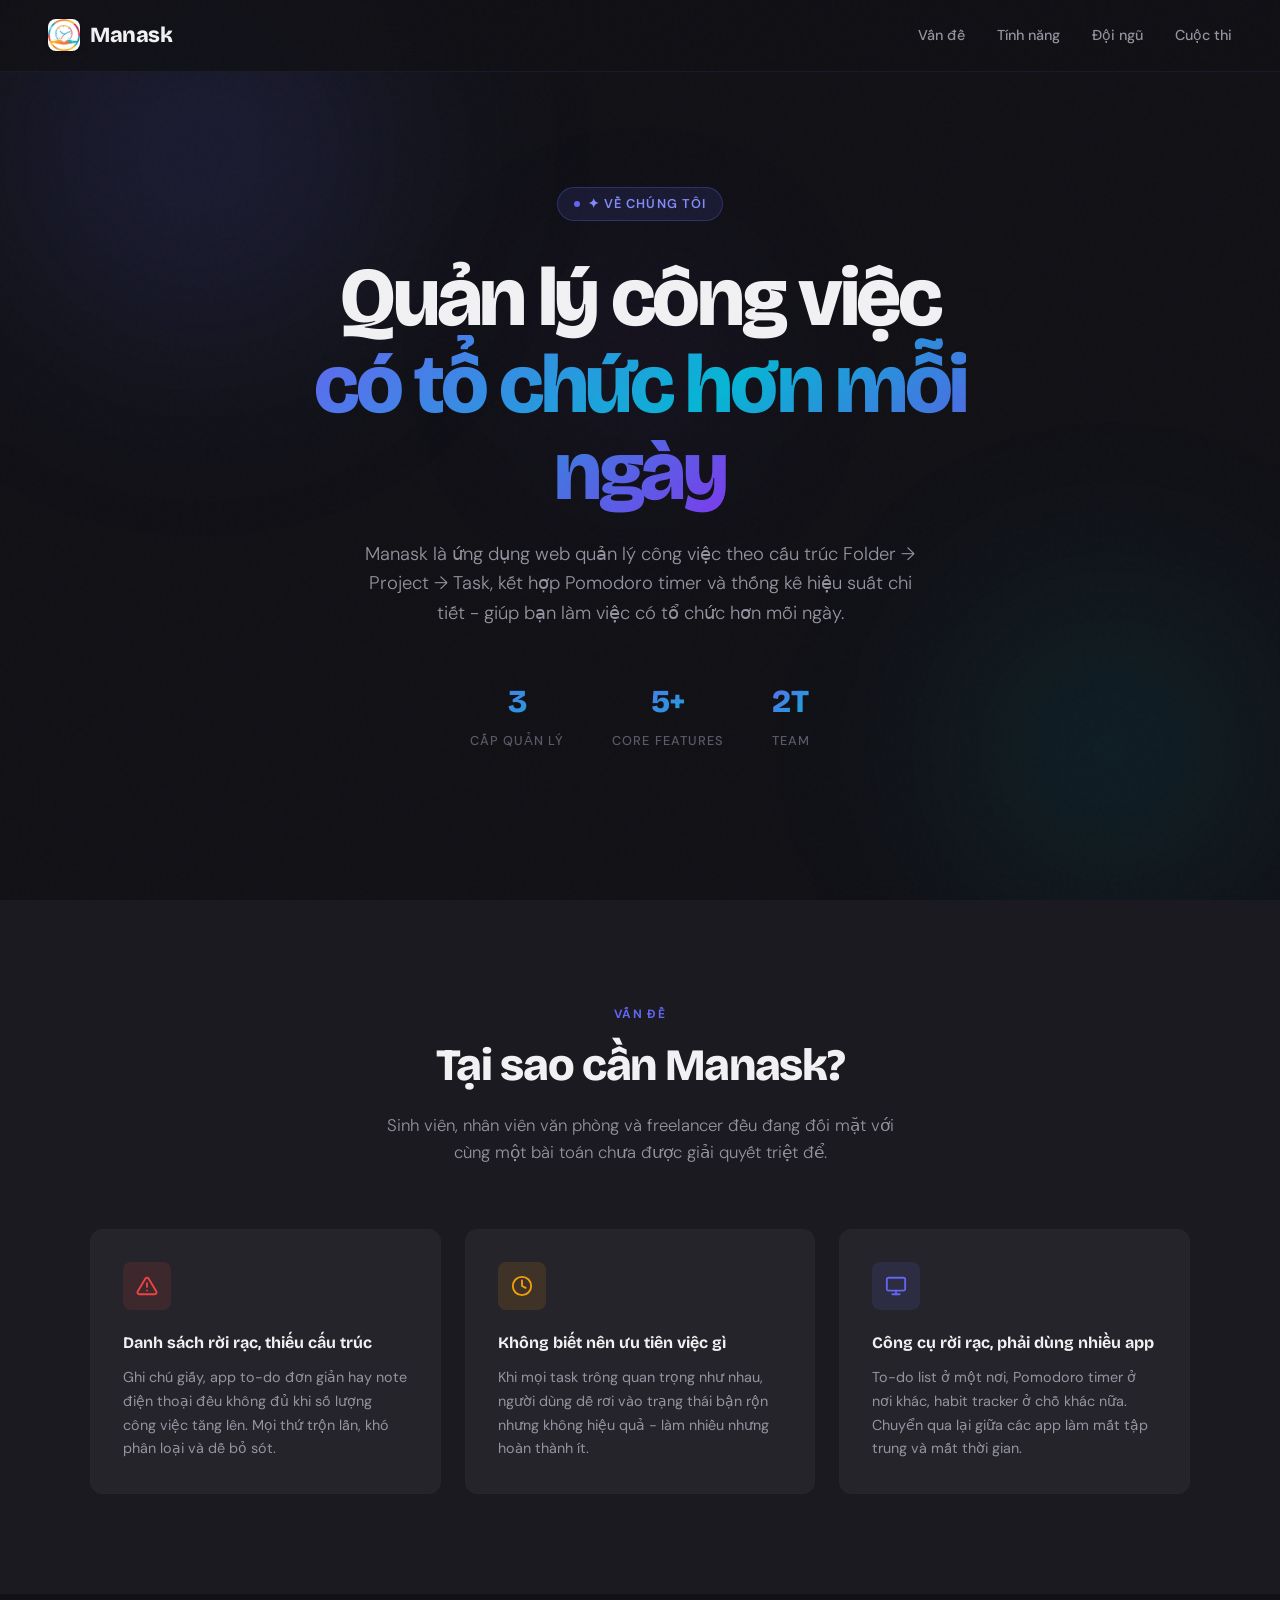
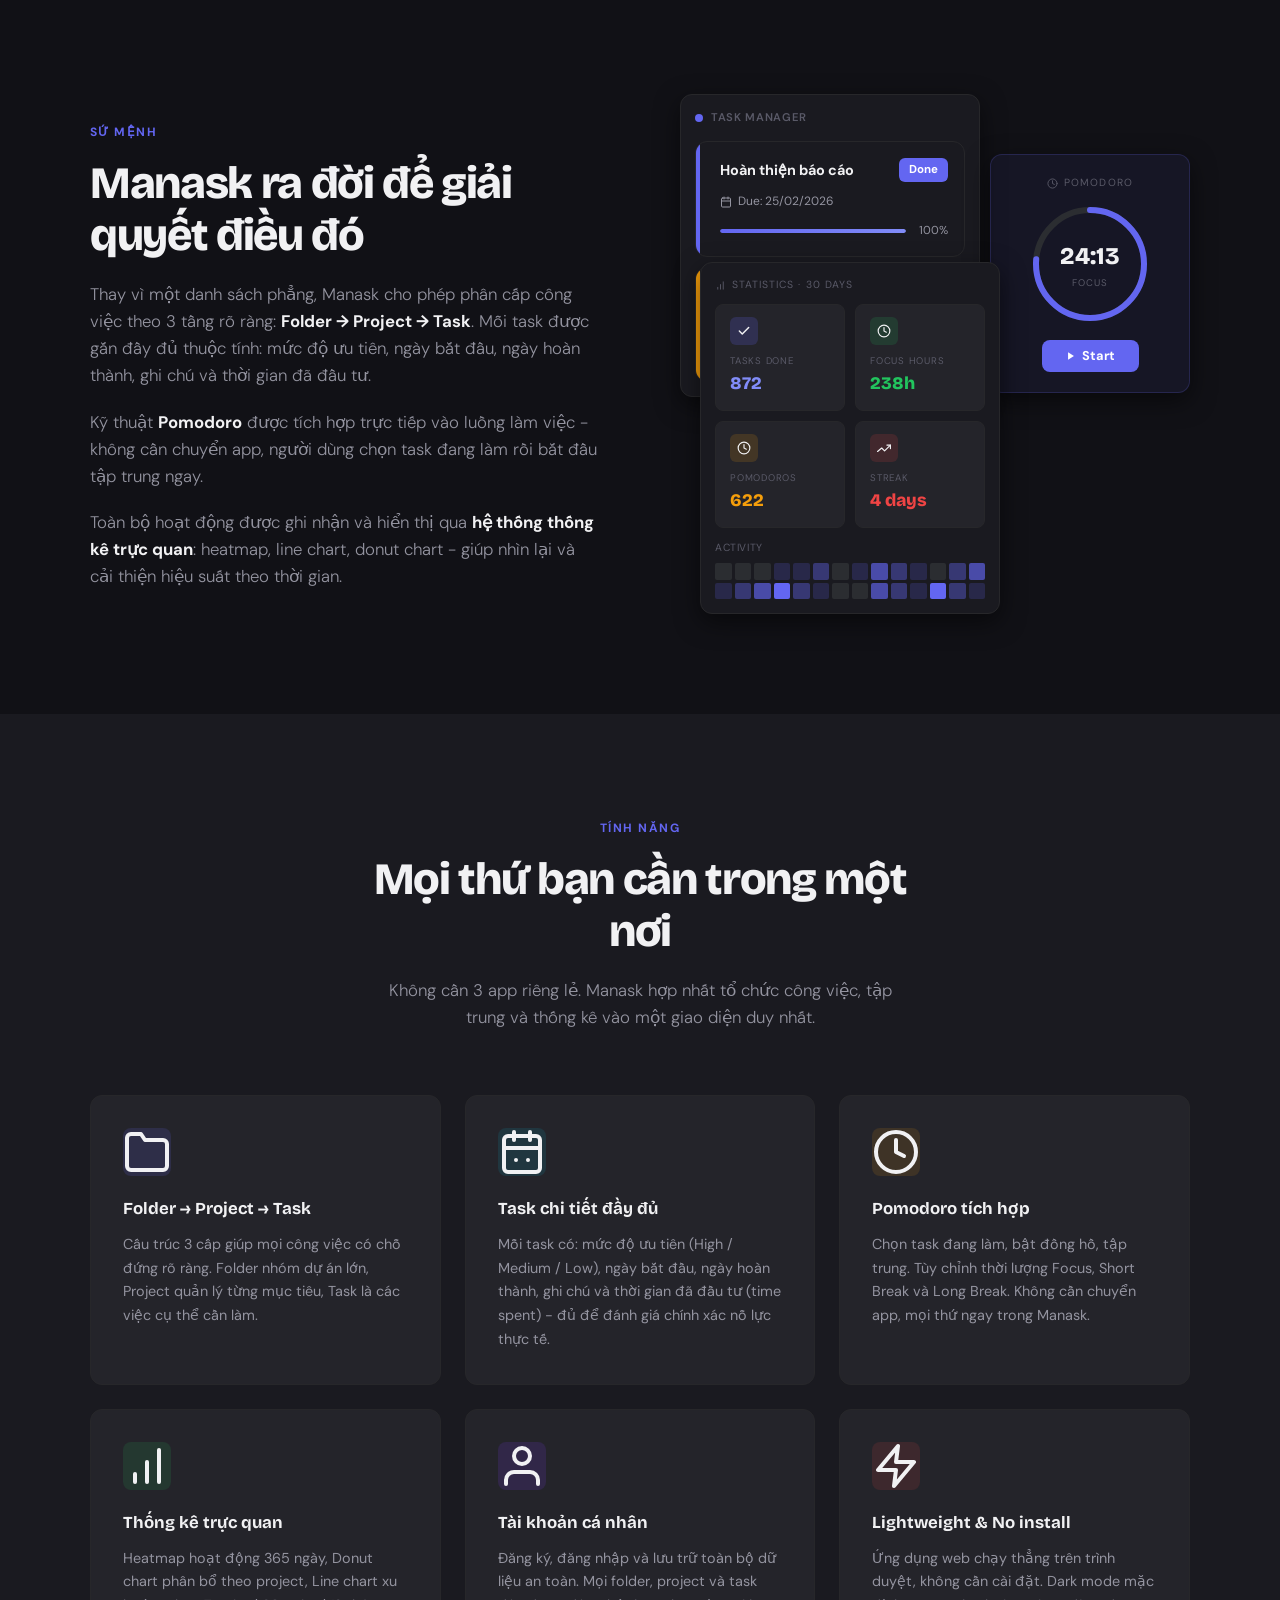
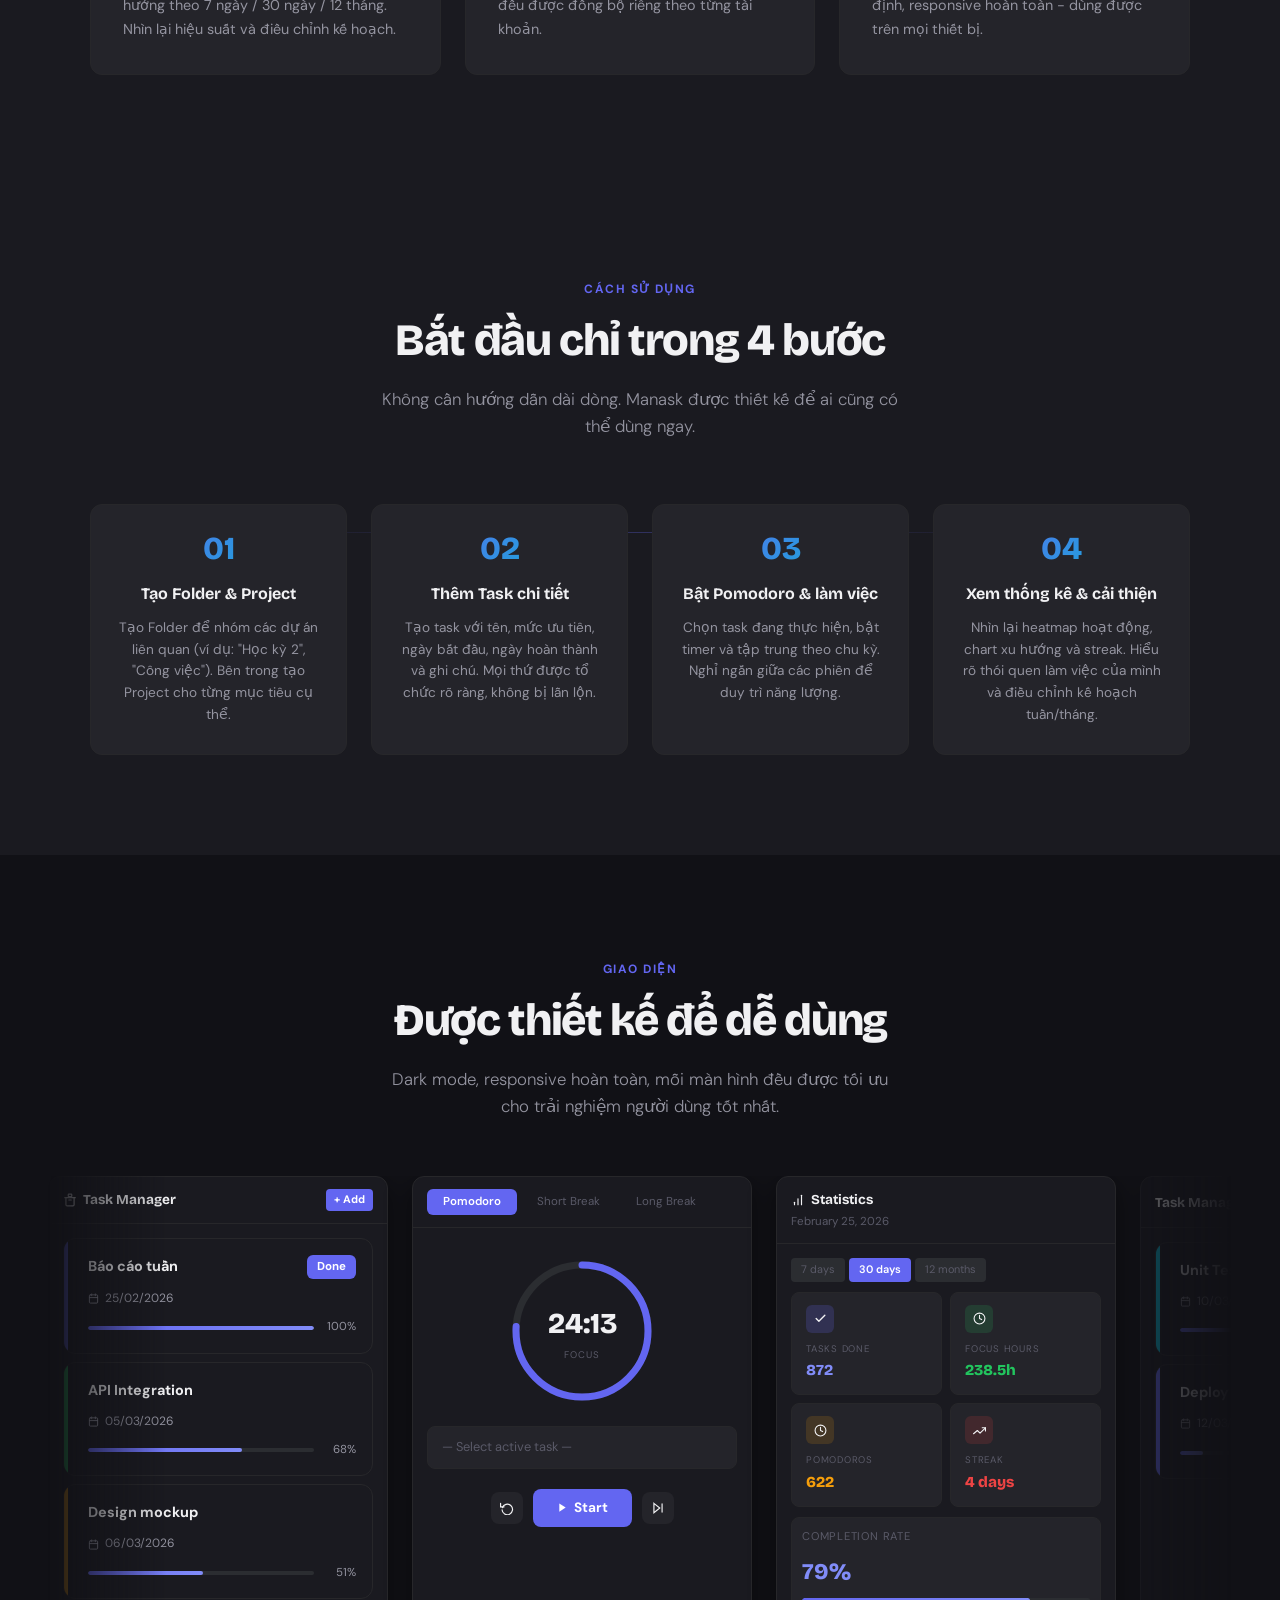
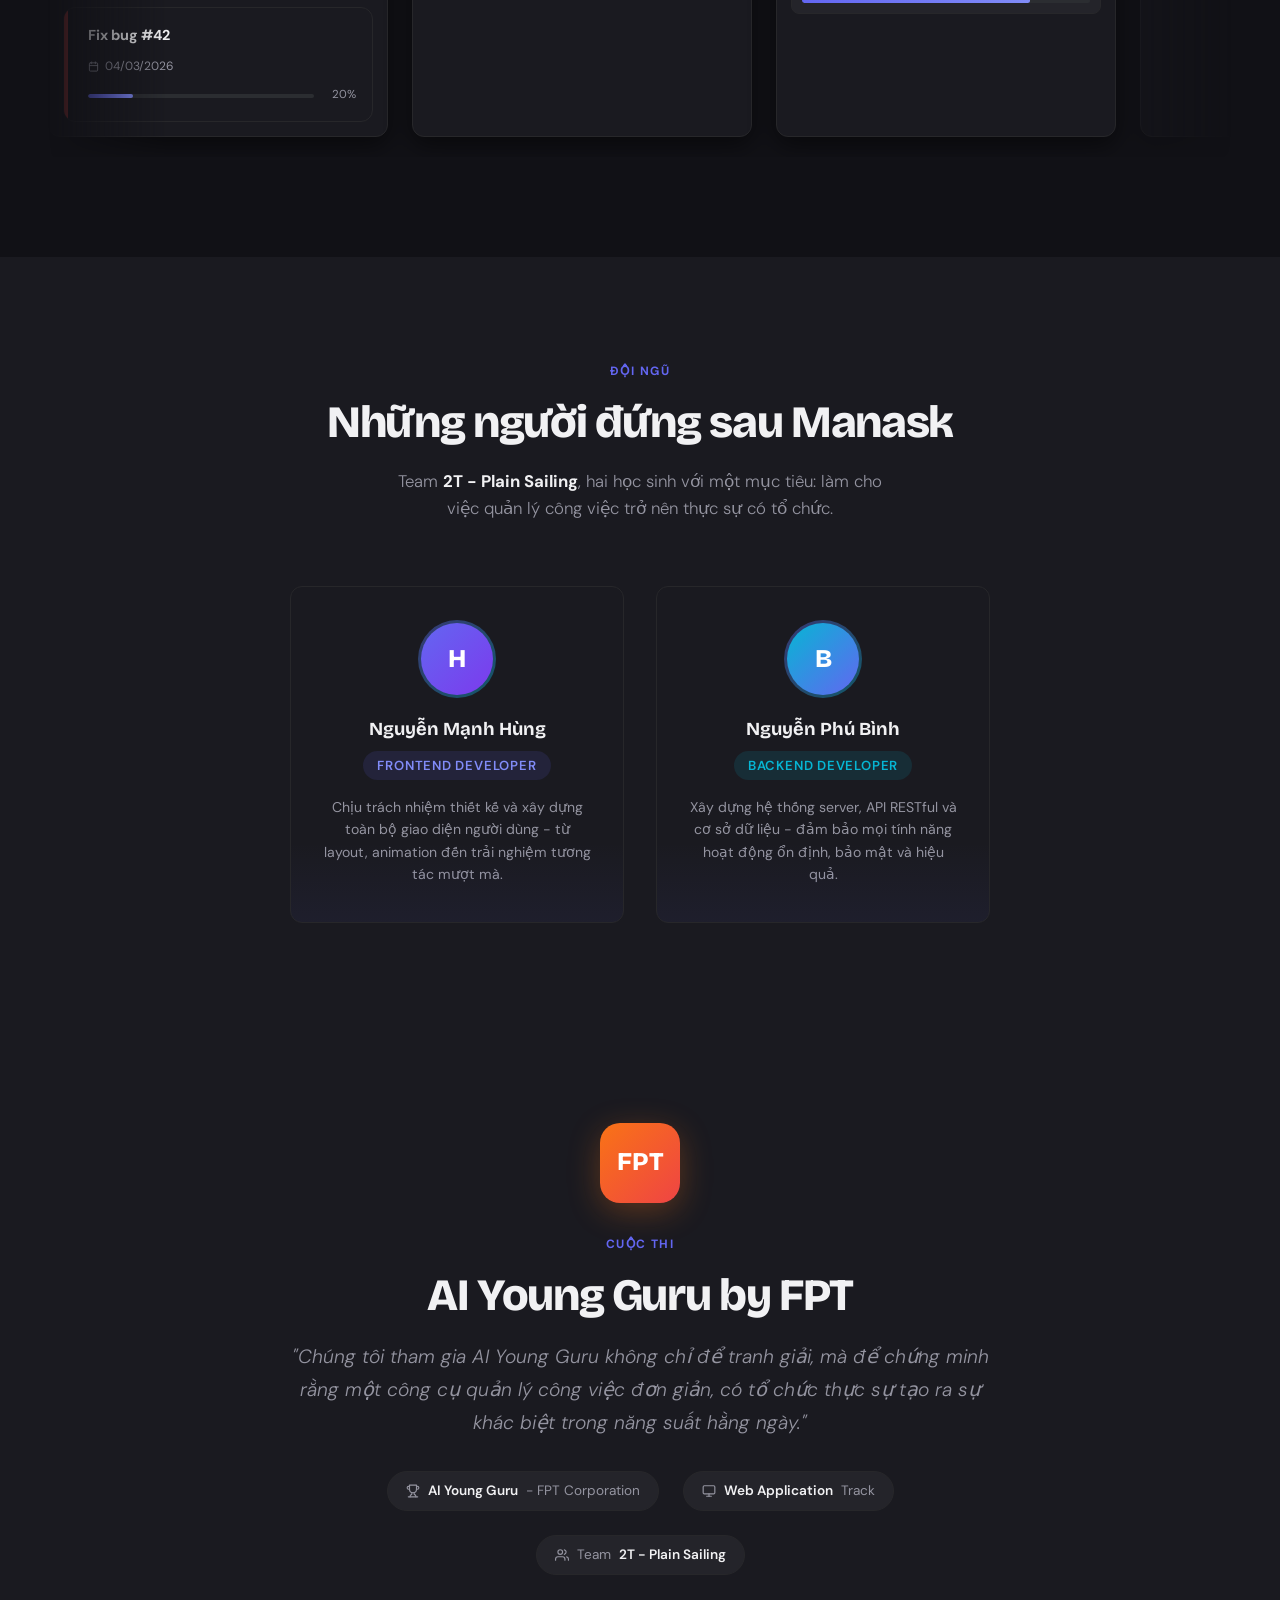
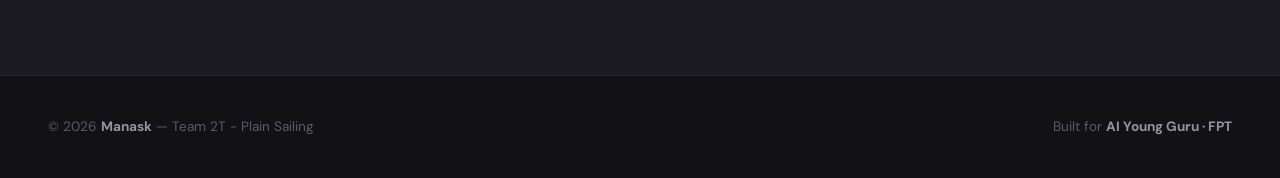
==== pages/about.html @ 46520996 "sort file" ====
<!DOCTYPE html>
<html lang="vi">
<head>
  <meta charset="UTF-8" />
  <meta name="viewport" content="width=device-width, initial-scale=1.0" />
  <title>About Us - Manask</title>
  <link rel="icon" href="../logo_web_v2.png" type="image/png">
  <link rel="preconnect" href="https://fonts.googleapis.com" />
  <link rel="preconnect" href="https://fonts.gstatic.com" crossorigin />
  <link href="https://fonts.googleapis.com/css2?family=Bricolage+Grotesque:opsz,wght@12..96,600;12..96,700;12..96,800&family=DM+Sans:ital,opsz,wght@0,9..40,300;0,9..40,400;0,9..40,500;0,9..40,600;1,9..40,300&display=swap" rel="stylesheet" />
  <link rel="stylesheet" href="../css/about.css" />
</head>
<body>

  <!-- NAV -->
  <nav>
    <a href="../index.html" class="nav-logo">
      <img class="logo-web" src="../img/logo_web.png" alt="Logo" id="profileImage">
      Manask
    </a>
    <div class="nav-right">
      <ul class="nav-links">
        <li><a href="#problem">Vấn đề</a></li>
        <li><a href="#features">Tính năng</a></li>
        <li><a href="#team">Đội ngũ</a></li>
        <li><a href="#competition">Cuộc thi</a></li>
      </ul>
    </div>
  </nav>

  <!-- HERO -->
  <section class="hero">
    <div class="orb orb-1"></div>
    <div class="orb orb-2"></div>
    <div class="orb orb-3"></div>
    <div class="hero-inner">
      <div class="hero-badge">✦ Về chúng tôi</div>
      <h1 class="hero-title">
        Quản lý công việc<br/>
        <span class="gradient-text">có tổ chức hơn mỗi ngày</span>
      </h1>
      <p class="hero-subtitle">
        Manask là ứng dụng web quản lý công việc theo cấu trúc Folder → Project → Task, kết hợp Pomodoro timer và thống kê hiệu suất chi tiết - giúp bạn làm việc có tổ chức hơn mỗi ngày.
      </p>
      <div class="hero-stats">
        <div class="stat-item"><span class="stat-number">3</span><span class="stat-label">Cấp quản lý</span></div>
        <div class="stat-item"><span class="stat-number">5+</span><span class="stat-label">Core Features</span></div>
        <div class="stat-item"><span class="stat-number">2T</span><span class="stat-label">Team</span></div>
      </div>
    </div>
  </section>

  <!-- PROBLEM -->
  <section id="problem" style="background: var(--bg-card);">
    <div style="max-width:1100px; margin:0 auto;">
      <div style="text-align:center; max-width:680px; margin:0 auto 64px;" class="reveal">
        <span class="section-tag">Vấn đề</span>
        <h2 class="section-title">Tại sao cần Manask?</h2>
        <p class="section-desc" style="margin:0 auto;">Sinh viên, nhân viên văn phòng và freelancer đều đang đối mặt với cùng một bài toán chưa được giải quyết triệt để.</p>
      </div>

      <div class="problem-grid">
        <div class="problem-card reveal">
          <div class="problem-icon" style="background: rgba(239,68,68,.12);">
            <svg viewBox="0 0 24 24" fill="none" stroke="#ef4444" stroke-width="2" stroke-linecap="round" stroke-linejoin="round"><path d="M10.29 3.86L1.82 18a2 2 0 0 0 1.71 3h16.94a2 2 0 0 0 1.71-3L13.71 3.86a2 2 0 0 0-3.42 0z"/><line x1="12" y1="9" x2="12" y2="13"/><line x1="12" y1="17" x2="12.01" y2="17"/></svg>
          </div>
          <div class="problem-title">Danh sách rời rạc, thiếu cấu trúc</div>
          <div class="problem-desc">Ghi chú giấy, app to-do đơn giản hay note điện thoại đều không đủ khi số lượng công việc tăng lên. Mọi thứ trộn lẫn, khó phân loại và dễ bỏ sót.</div>
        </div>
        <div class="problem-card reveal" style="transition-delay:.1s">
          <div class="problem-icon" style="background: rgba(245,158,11,.12);">
            <svg viewBox="0 0 24 24" fill="none" stroke="#f59e0b" stroke-width="2" stroke-linecap="round" stroke-linejoin="round"><circle cx="12" cy="12" r="10"/><polyline points="12 6 12 12 16 14"/></svg>
          </div>
          <div class="problem-title">Không biết nên ưu tiên việc gì</div>
          <div class="problem-desc">Khi mọi task trông quan trọng như nhau, người dùng dễ rơi vào trạng thái bận rộn nhưng không hiệu quả - làm nhiều nhưng hoàn thành ít.</div>
        </div>
        <div class="problem-card reveal" style="transition-delay:.2s">
          <div class="problem-icon" style="background: rgba(99,102,241,.12);">
            <svg viewBox="0 0 24 24" fill="none" stroke="#6366f1" stroke-width="2" stroke-linecap="round" stroke-linejoin="round"><rect x="2" y="3" width="20" height="14" rx="2"/><line x1="8" y1="21" x2="16" y2="21"/><line x1="12" y1="17" x2="12" y2="21"/></svg>
          </div>
          <div class="problem-title">Công cụ rời rạc, phải dùng nhiều app</div>
          <div class="problem-desc">To-do list ở một nơi, Pomodoro timer ở nơi khác, habit tracker ở chỗ khác nữa. Chuyển qua lại giữa các app làm mất tập trung và mất thời gian.</div>
        </div>
      </div>
    </div>
  </section>

  <!-- MISSION -->
  <section id="mission">
    <div class="mission-grid">
      <div class="mission-content reveal">
        <span class="section-tag">Sứ mệnh</span>
        <h2 class="section-title">Manask ra đời để giải quyết điều đó</h2>
        <p class="section-desc" style="margin-bottom:20px;">
          Thay vì một danh sách phẳng, Manask cho phép phân cấp công việc theo 3 tầng rõ ràng: <strong style="color:var(--text-primary)">Folder → Project → Task</strong>. Mỗi task được gắn đầy đủ thuộc tính: mức độ ưu tiên, ngày bắt đầu, ngày hoàn thành, ghi chú và thời gian đã đầu tư.
        </p>
        <p class="section-desc" style="margin-bottom:20px;">
          Kỹ thuật <strong style="color:var(--text-primary)">Pomodoro</strong> được tích hợp trực tiếp vào luồng làm việc - không cần chuyển app, người dùng chọn task đang làm rồi bắt đầu tập trung ngay.
        </p>
        <p class="section-desc">
          Toàn bộ hoạt động được ghi nhận và hiển thị qua <strong style="color:var(--text-primary)">hệ thống thống kê trực quan</strong>: heatmap, line chart, donut chart - giúp nhìn lại và cải thiện hiệu suất theo thời gian.
        </p>
      </div>

      <div class="mission-visual reveal" style="transition-delay:.15s">
        <div class="mission-card-stack">
          <!-- Task cards -->
          <div class="mock-card mock-card-1" style="padding:14px;display:flex;flex-direction:column;gap:10px;">
            <div style="display:flex;align-items:center;gap:8px;margin-bottom:4px;">
              <div style="width:8px;height:8px;border-radius:50%;background:var(--accent-primary);"></div>
              <span style="font-size:.7rem;color:var(--text-tertiary);font-weight:600;letter-spacing:.06em;text-transform:uppercase;">Task Manager</span>
            </div>
            <div class="real-task-card c-indigo" style="animation:floatA 6s ease-in-out infinite;">
              <div class="task-card-header"><span class="task-card-name">Hoàn thiện báo cáo</span><span class="task-badge-done">Done</span></div>
              <div class="task-due"><svg viewBox="0 0 24 24" fill="none" stroke="currentColor" stroke-width="2" stroke-linecap="round" stroke-linejoin="round" style="width:12px;height:12px;flex-shrink:0;"><rect x="3" y="4" width="18" height="18" rx="2"/><line x1="16" y1="2" x2="16" y2="6"/><line x1="8" y1="2" x2="8" y2="6"/><line x1="3" y1="10" x2="21" y2="10"/></svg> Due: 25/02/2026</div>
              <div class="task-progress-wrap"><div class="task-progress-bar-bg"><div class="task-progress-fill" style="width:100%"></div></div><span class="task-progress-pct">100%</span></div>
            </div>
            <div class="real-task-card c-amber" style="animation:floatB 7s ease-in-out infinite;">
              <div class="task-card-header"><span class="task-card-name">Design UI mockup</span></div>
              <div class="task-due"><svg viewBox="0 0 24 24" fill="none" stroke="currentColor" stroke-width="2" stroke-linecap="round" stroke-linejoin="round" style="width:12px;height:12px;flex-shrink:0;"><rect x="3" y="4" width="18" height="18" rx="2"/><line x1="16" y1="2" x2="16" y2="6"/><line x1="8" y1="2" x2="8" y2="6"/><line x1="3" y1="10" x2="21" y2="10"/></svg> Due: 06/03/2026</div>
              <div class="task-progress-wrap"><div class="task-progress-bar-bg"><div class="task-progress-fill" style="width:51%"></div></div><span class="task-progress-pct">51%</span></div>
            </div>
          </div>
          <!-- Pomodoro -->
          <div class="mock-card mock-card-2" style="padding:20px;text-align:center;animation:floatC 8s ease-in-out infinite;">
            <div style="display:flex;align-items:center;justify-content:center;gap:6px;font-size:.65rem;color:var(--text-tertiary);letter-spacing:.1em;text-transform:uppercase;margin-bottom:12px;">
              <svg viewBox="0 0 24 24" fill="none" stroke="currentColor" stroke-width="2" stroke-linecap="round" stroke-linejoin="round" style="width:11px;height:11px;"><circle cx="12" cy="12" r="10"/><polyline points="12 6 12 12 16 14"/></svg>
              Pomodoro
            </div>
            <div class="pomo-circle-wrap">
              <div class="pomo-circle">
                <svg width="120" height="120" viewBox="0 0 120 120">
                  <circle class="pomo-circle-track" cx="60" cy="60" r="54"/>
                  <circle class="pomo-circle-fill" cx="60" cy="60" r="54"/>
                </svg>
                <div class="pomo-time"><span class="pomo-time-num">24:13</span><span class="pomo-time-label">Focus</span></div>
              </div>
              <div style="background:var(--accent-primary);color:#fff;font-size:.8rem;font-weight:700;padding:6px 24px;border-radius:8px;display:inline-flex;align-items:center;gap:6px;">
                <svg viewBox="0 0 24 24" fill="currentColor" style="width:10px;height:10px;"><polygon points="5 3 19 12 5 21 5 3"/></svg>
                Start
              </div>
            </div>
          </div>
          <!-- Statistics mini -->
          <div class="mock-card mock-card-3" style="padding:14px;animation:floatA 9s ease-in-out infinite;">
            <div style="display:flex;align-items:center;gap:6px;font-size:.65rem;color:var(--text-tertiary);letter-spacing:.1em;text-transform:uppercase;margin-bottom:10px;">
              <svg viewBox="0 0 24 24" fill="none" stroke="currentColor" stroke-width="2" stroke-linecap="round" style="width:11px;height:11px;"><line x1="18" y1="20" x2="18" y2="4"/><line x1="12" y1="20" x2="12" y2="10"/><line x1="6" y1="20" x2="6" y2="16"/></svg>
              Statistics · 30 days
            </div>
            <div class="stat-cards-row">
              <div class="stat-mini-card"><div class="stat-mini-icon si-indigo"><svg viewBox="0 0 24 24" fill="none" stroke="currentColor" stroke-width="2.5" stroke-linecap="round" stroke-linejoin="round" style="width:14px;height:14px;"><polyline points="20 6 9 17 4 12"/></svg></div><div class="stat-mini-label">Tasks Done</div><div class="stat-mini-val sval-indigo">872</div></div>
              <div class="stat-mini-card"><div class="stat-mini-icon si-green"><svg viewBox="0 0 24 24" fill="none" stroke="currentColor" stroke-width="2" stroke-linecap="round" stroke-linejoin="round" style="width:14px;height:14px;"><circle cx="12" cy="12" r="10"/><polyline points="12 6 12 12 16 14"/></svg></div><div class="stat-mini-label">Focus Hours</div><div class="stat-mini-val sval-green">238h</div></div>
              <div class="stat-mini-card"><div class="stat-mini-icon si-amber"><svg viewBox="0 0 24 24" fill="none" stroke="currentColor" stroke-width="2" stroke-linecap="round" stroke-linejoin="round" style="width:14px;height:14px;"><circle cx="12" cy="12" r="10"/><polyline points="12 6 12 12 16 14"/></svg></div><div class="stat-mini-label">Pomodoros</div><div class="stat-mini-val sval-amber">622</div></div>
              <div class="stat-mini-card"><div class="stat-mini-icon si-red"><svg viewBox="0 0 24 24" fill="none" stroke="currentColor" stroke-width="2" stroke-linecap="round" stroke-linejoin="round" style="width:14px;height:14px;"><polyline points="23 7 13 17 8 12 1 18"/><polyline points="17 7 23 7 23 13"/></svg></div><div class="stat-mini-label">Streak</div><div class="stat-mini-val sval-red">4 days</div></div>
            </div>
            <div style="font-size:.65rem;color:var(--text-tertiary);margin-bottom:6px;letter-spacing:.06em;text-transform:uppercase;">Activity</div>
            <div class="heatmap-mini" id="heatmapMini"></div>
          </div>
        </div>
      </div>
    </div>
  </section>

  <!-- FEATURES -->
  <section class="features-section" id="features">
    <div class="features-header reveal">
      <span class="section-tag">Tính năng</span>
      <h2 class="section-title">Mọi thứ bạn cần trong một nơi</h2>
      <p class="section-desc" style="margin:0 auto;">Không cần 3 app riêng lẻ. Manask hợp nhất tổ chức công việc, tập trung và thống kê vào một giao diện duy nhất.</p>
    </div>
    <div class="features-grid">

      <div class="feature-card indigo reveal">
        <div class="feature-icon icon-indigo">
          <svg viewBox="0 0 24 24" fill="none" stroke="currentColor" stroke-width="2" stroke-linecap="round" stroke-linejoin="round"><path d="M22 19a2 2 0 0 1-2 2H4a2 2 0 0 1-2-2V5a2 2 0 0 1 2-2h5l2 3h9a2 2 0 0 1 2 2z"/></svg>
        </div>
        <div class="feature-title">Folder → Project → Task</div>
        <div class="feature-desc">Cấu trúc 3 cấp giúp mọi công việc có chỗ đứng rõ ràng. Folder nhóm dự án lớn, Project quản lý từng mục tiêu, Task là các việc cụ thể cần làm.</div>
      </div>

      <div class="feature-card cyan reveal" style="transition-delay:.1s">
        <div class="feature-icon icon-cyan">
          <svg viewBox="0 0 24 24" fill="none" stroke="currentColor" stroke-width="2" stroke-linecap="round" stroke-linejoin="round"><rect x="3" y="4" width="18" height="18" rx="2"/><line x1="16" y1="2" x2="16" y2="6"/><line x1="8" y1="2" x2="8" y2="6"/><line x1="3" y1="10" x2="21" y2="10"/><line x1="9" y1="16" x2="9.01" y2="16"/><line x1="15" y1="16" x2="15.01" y2="16"/></svg>
        </div>
        <div class="feature-title">Task chi tiết đầy đủ</div>
        <div class="feature-desc">Mỗi task có: mức độ ưu tiên (High / Medium / Low), ngày bắt đầu, ngày hoàn thành, ghi chú và thời gian đã đầu tư (time spent) - đủ để đánh giá chính xác nỗ lực thực tế.</div>
      </div>

      <div class="feature-card amber reveal" style="transition-delay:.2s">
        <div class="feature-icon icon-amber">
          <svg viewBox="0 0 24 24" fill="none" stroke="currentColor" stroke-width="2" stroke-linecap="round" stroke-linejoin="round"><circle cx="12" cy="12" r="10"/><polyline points="12 6 12 12 16 14"/></svg>
        </div>
        <div class="feature-title">Pomodoro tích hợp</div>
        <div class="feature-desc">Chọn task đang làm, bật đồng hồ, tập trung. Tùy chỉnh thời lượng Focus, Short Break và Long Break. Không cần chuyển app, mọi thứ ngay trong Manask.</div>
      </div>

      <div class="feature-card green reveal" style="transition-delay:.1s">
        <div class="feature-icon icon-green">
          <svg viewBox="0 0 24 24" fill="none" stroke="currentColor" stroke-width="2" stroke-linecap="round" stroke-linejoin="round"><line x1="18" y1="20" x2="18" y2="4"/><line x1="12" y1="20" x2="12" y2="10"/><line x1="6" y1="20" x2="6" y2="16"/></svg>
        </div>
        <div class="feature-title">Thống kê trực quan</div>
        <div class="feature-desc">Heatmap hoạt động 365 ngày, Donut chart phân bổ theo project, Line chart xu hướng theo 7 ngày / 30 ngày / 12 tháng. Nhìn lại hiệu suất và điều chỉnh kế hoạch.</div>
      </div>

      <div class="feature-card violet reveal" style="transition-delay:.2s">
        <div class="feature-icon icon-violet">
          <svg viewBox="0 0 24 24" fill="none" stroke="currentColor" stroke-width="2" stroke-linecap="round" stroke-linejoin="round"><path d="M20 21v-2a4 4 0 0 0-4-4H8a4 4 0 0 0-4 4v2"/><circle cx="12" cy="7" r="4"/></svg>
        </div>
        <div class="feature-title">Tài khoản cá nhân</div>
        <div class="feature-desc">Đăng ký, đăng nhập và lưu trữ toàn bộ dữ liệu an toàn. Mọi folder, project và task đều được đồng bộ riêng theo từng tài khoản.</div>
      </div>

      <div class="feature-card red reveal" style="transition-delay:.3s">
        <div class="feature-icon icon-red">
          <svg viewBox="0 0 24 24" fill="none" stroke="currentColor" stroke-width="2" stroke-linecap="round" stroke-linejoin="round"><polygon points="13 2 3 14 12 14 11 22 21 10 12 10 13 2"/></svg>
        </div>
        <div class="feature-title">Lightweight &amp; No install</div>
        <div class="feature-desc">Ứng dụng web chạy thẳng trên trình duyệt, không cần cài đặt. Dark mode mặc định, responsive hoàn toàn - dùng được trên mọi thiết bị.</div>
      </div>

    </div>
  </section>

  <!-- HOW IT WORKS -->
  <section id="how" style="background: var(--bg-card);">
    <div style="max-width:1100px; margin:0 auto;">
      <div style="text-align:center; max-width:680px; margin:0 auto 64px;" class="reveal">
        <span class="section-tag">Cách sử dụng</span>
        <h2 class="section-title">Bắt đầu chỉ trong 4 bước</h2>
        <p class="section-desc" style="margin:0 auto;">Không cần hướng dẫn dài dòng. Manask được thiết kế để ai cũng có thể dùng ngay.</p>
      </div>
      <div class="steps-grid">
        <div class="step-card reveal">
          <div class="step-num">01</div>
          <div class="step-title">Tạo Folder & Project</div>
          <div class="step-desc">Tạo Folder để nhóm các dự án liên quan (ví dụ: "Học kỳ 2", "Công việc"). Bên trong tạo Project cho từng mục tiêu cụ thể.</div>
        </div>
        <div class="step-card reveal" style="transition-delay:.1s">
          <div class="step-num">02</div>
          <div class="step-title">Thêm Task chi tiết</div>
          <div class="step-desc">Tạo task với tên, mức ưu tiên, ngày bắt đầu, ngày hoàn thành và ghi chú. Mọi thứ được tổ chức rõ ràng, không bị lẫn lộn.</div>
        </div>
        <div class="step-card reveal" style="transition-delay:.2s">
          <div class="step-num">03</div>
          <div class="step-title">Bật Pomodoro & làm việc</div>
          <div class="step-desc">Chọn task đang thực hiện, bật timer và tập trung theo chu kỳ. Nghỉ ngắn giữa các phiên để duy trì năng lượng.</div>
        </div>
        <div class="step-card reveal" style="transition-delay:.3s">
          <div class="step-num">04</div>
          <div class="step-title">Xem thống kê & cải thiện</div>
          <div class="step-desc">Nhìn lại heatmap hoạt động, chart xu hướng và streak. Hiểu rõ thói quen làm việc của mình và điều chỉnh kế hoạch tuần/tháng.</div>
        </div>
      </div>
    </div>
  </section>

  <!-- SCREENSHOTS MARQUEE -->
  <section style="background:var(--bg-base);overflow:hidden;">
    <div style="text-align:center;max-width:700px;margin:0 auto 56px;" class="reveal">
      <span class="section-tag">Giao diện</span>
      <h2 class="section-title">Được thiết kế để dễ dùng</h2>
      <p class="section-desc" style="margin:0 auto;">Dark mode, responsive hoàn toàn, mỗi màn hình đều được tối ưu cho trải nghiệm người dùng tốt nhất.</p>
    </div>
    <div class="screens-marquee-wrap">
      <div class="screens-marquee">
        <!-- Task Manager -->
        <div class="screen-preview">
          <div style="padding:12px 14px;border-bottom:1px solid var(--border-color);display:flex;align-items:center;justify-content:space-between;">
            <span style="font-family:var(--font-display);font-weight:700;font-size:.85rem;display:flex;align-items:center;gap:6px;">
              <svg viewBox="0 0 24 24" fill="none" stroke="currentColor" stroke-width="2" stroke-linecap="round" stroke-linejoin="round" style="width:14px;height:14px;"><rect x="9" y="2" width="6" height="4" rx="1"/><path d="M3 8h18M5 8v12a2 2 0 0 0 2 2h10a2 2 0 0 0 2-2V8"/><line x1="10" y1="12" x2="14" y2="12"/></svg>
              Task Manager
            </span>
            <span style="background:var(--accent-primary);color:#fff;font-size:.68rem;font-weight:700;padding:2px 8px;border-radius:4px;">+ Add</span>
          </div>
          <div style="padding:14px;display:flex;flex-direction:column;gap:8px;">
            <div class="real-task-card c-indigo"><div class="task-card-header"><span class="task-card-name">Báo cáo tuần</span><span class="task-badge-done">Done</span></div><div class="task-due"><svg viewBox="0 0 24 24" fill="none" stroke="currentColor" stroke-width="2" stroke-linecap="round" stroke-linejoin="round" style="width:11px;height:11px;flex-shrink:0;"><rect x="3" y="4" width="18" height="18" rx="2"/><line x1="16" y1="2" x2="16" y2="6"/><line x1="8" y1="2" x2="8" y2="6"/><line x1="3" y1="10" x2="21" y2="10"/></svg> 25/02/2026</div><div class="task-progress-wrap"><div class="task-progress-bar-bg"><div class="task-progress-fill" style="width:100%"></div></div><span class="task-progress-pct">100%</span></div></div>
            <div class="real-task-card c-green"><div class="task-card-header"><span class="task-card-name">API Integration</span></div><div class="task-due"><svg viewBox="0 0 24 24" fill="none" stroke="currentColor" stroke-width="2" stroke-linecap="round" stroke-linejoin="round" style="width:11px;height:11px;flex-shrink:0;"><rect x="3" y="4" width="18" height="18" rx="2"/><line x1="16" y1="2" x2="16" y2="6"/><line x1="8" y1="2" x2="8" y2="6"/><line x1="3" y1="10" x2="21" y2="10"/></svg> 05/03/2026</div><div class="task-progress-wrap"><div class="task-progress-bar-bg"><div class="task-progress-fill" style="width:68%"></div></div><span class="task-progress-pct">68%</span></div></div>
            <div class="real-task-card c-amber"><div class="task-card-header"><span class="task-card-name">Design mockup</span></div><div class="task-due"><svg viewBox="0 0 24 24" fill="none" stroke="currentColor" stroke-width="2" stroke-linecap="round" stroke-linejoin="round" style="width:11px;height:11px;flex-shrink:0;"><rect x="3" y="4" width="18" height="18" rx="2"/><line x1="16" y1="2" x2="16" y2="6"/><line x1="8" y1="2" x2="8" y2="6"/><line x1="3" y1="10" x2="21" y2="10"/></svg> 06/03/2026</div><div class="task-progress-wrap"><div class="task-progress-bar-bg"><div class="task-progress-fill" style="width:51%"></div></div><span class="task-progress-pct">51%</span></div></div>
            <div class="real-task-card c-red"><div class="task-card-header"><span class="task-card-name">Fix bug #42</span></div><div class="task-due"><svg viewBox="0 0 24 24" fill="none" stroke="currentColor" stroke-width="2" stroke-linecap="round" stroke-linejoin="round" style="width:11px;height:11px;flex-shrink:0;"><rect x="3" y="4" width="18" height="18" rx="2"/><line x1="16" y1="2" x2="16" y2="6"/><line x1="8" y1="2" x2="8" y2="6"/><line x1="3" y1="10" x2="21" y2="10"/></svg> 04/03/2026</div><div class="task-progress-wrap"><div class="task-progress-bar-bg"><div class="task-progress-fill" style="width:20%"></div></div><span class="task-progress-pct">20%</span></div></div>
          </div>
        </div>
        <!-- Pomodoro -->
        <div class="screen-preview">
          <div style="padding:12px 14px;border-bottom:1px solid var(--border-color);">
            <div style="display:flex;gap:4px;">
              <span style="background:var(--accent-primary);color:#fff;font-size:.72rem;font-weight:600;padding:4px 16px;border-radius:6px;">Pomodoro</span>
              <span style="color:var(--text-tertiary);font-size:.72rem;padding:4px 16px;">Short Break</span>
              <span style="color:var(--text-tertiary);font-size:.72rem;padding:4px 16px;">Long Break</span>
            </div>
          </div>
          <div style="padding:28px 14px;display:flex;flex-direction:column;align-items:center;gap:20px;">
            <div class="pomo-circle" style="width:150px;height:150px;">
              <svg width="150" height="150" viewBox="0 0 150 150">
                <circle class="pomo-circle-track" cx="75" cy="75" r="66" style="stroke-width:7"/>
                <circle class="pomo-circle-fill" cx="75" cy="75" r="66" style="stroke-width:7;stroke-dasharray:415;stroke-dashoffset:100;"/>
              </svg>
              <div class="pomo-time"><span class="pomo-time-num" style="font-size:1.8rem;">24:13</span><span class="pomo-time-label">FOCUS</span></div>
            </div>
            <div style="background:var(--bg-tertiary);border:1px solid var(--border-color);border-radius:var(--radius-md);padding:10px 14px;width:100%;font-size:.8rem;color:var(--text-tertiary);">— Select active task —</div>
            <div style="display:flex;gap:10px;align-items:center;">
              <div style="width:32px;height:32px;border-radius:8px;background:var(--bg-tertiary);display:flex;align-items:center;justify-content:center;"><svg viewBox="0 0 24 24" fill="none" stroke="currentColor" stroke-width="2" stroke-linecap="round" style="width:14px;height:14px;"><polyline points="1 4 1 10 7 10"/><path d="M3.51 15a9 9 0 1 0 .49-3.5"/></svg></div>
              <div style="background:var(--accent-primary);color:#fff;font-size:.85rem;font-weight:700;padding:8px 24px;border-radius:8px;display:flex;align-items:center;gap:6px;"><svg viewBox="0 0 24 24" fill="currentColor" style="width:11px;height:11px;"><polygon points="5 3 19 12 5 21 5 3"/></svg> Start</div>
              <div style="width:32px;height:32px;border-radius:8px;background:var(--bg-tertiary);display:flex;align-items:center;justify-content:center;"><svg viewBox="0 0 24 24" fill="none" stroke="currentColor" stroke-width="2" stroke-linecap="round" style="width:14px;height:14px;"><polygon points="5 4 15 12 5 20 5 4"/><line x1="19" y1="5" x2="19" y2="19"/></svg></div>
            </div>
          </div>
        </div>
        <!-- Statistics -->
        <div class="screen-preview">
          <div style="padding:12px 14px;border-bottom:1px solid var(--border-color);">
            <span style="font-family:var(--font-display);font-weight:700;font-size:.85rem;display:flex;align-items:center;gap:6px;"><svg viewBox="0 0 24 24" fill="none" stroke="currentColor" stroke-width="2" stroke-linecap="round" style="width:14px;height:14px;"><line x1="18" y1="20" x2="18" y2="4"/><line x1="12" y1="20" x2="12" y2="10"/><line x1="6" y1="20" x2="6" y2="16"/></svg> Statistics</span>
            <div style="font-size:.72rem;color:var(--text-tertiary);margin-top:2px;">February 25, 2026</div>
          </div>
          <div style="padding:14px;display:flex;flex-direction:column;gap:10px;">
            <div style="display:flex;gap:4px;">
              <span style="background:var(--bg-hover);color:var(--text-tertiary);font-size:.68rem;padding:3px 10px;border-radius:4px;">7 days</span>
              <span style="background:var(--accent-primary);color:#fff;font-size:.68rem;font-weight:600;padding:3px 10px;border-radius:4px;">30 days</span>
              <span style="background:var(--bg-hover);color:var(--text-tertiary);font-size:.68rem;padding:3px 10px;border-radius:4px;">12 months</span>
            </div>
            <div style="display:grid;grid-template-columns:1fr 1fr;gap:8px;">
              <div class="stat-mini-card"><div class="stat-mini-icon si-indigo"><svg viewBox="0 0 24 24" fill="none" stroke="currentColor" stroke-width="2.5" stroke-linecap="round" stroke-linejoin="round" style="width:13px;height:13px;"><polyline points="20 6 9 17 4 12"/></svg></div><div class="stat-mini-label">Tasks Done</div><div class="stat-mini-val sval-indigo" style="font-size:.95rem;">872</div></div>
              <div class="stat-mini-card"><div class="stat-mini-icon si-green"><svg viewBox="0 0 24 24" fill="none" stroke="currentColor" stroke-width="2" stroke-linecap="round" stroke-linejoin="round" style="width:13px;height:13px;"><circle cx="12" cy="12" r="10"/><polyline points="12 6 12 12 16 14"/></svg></div><div class="stat-mini-label">Focus Hours</div><div class="stat-mini-val sval-green" style="font-size:.95rem;">238.5h</div></div>
              <div class="stat-mini-card"><div class="stat-mini-icon si-amber"><svg viewBox="0 0 24 24" fill="none" stroke="currentColor" stroke-width="2" stroke-linecap="round" stroke-linejoin="round" style="width:13px;height:13px;"><circle cx="12" cy="12" r="10"/><polyline points="12 6 12 12 16 14"/></svg></div><div class="stat-mini-label">Pomodoros</div><div class="stat-mini-val sval-amber" style="font-size:.95rem;">622</div></div>
              <div class="stat-mini-card"><div class="stat-mini-icon si-red"><svg viewBox="0 0 24 24" fill="none" stroke="currentColor" stroke-width="2" stroke-linecap="round" stroke-linejoin="round" style="width:13px;height:13px;"><polyline points="23 7 13 17 8 12 1 18"/><polyline points="17 7 23 7 23 13"/></svg></div><div class="stat-mini-label">Streak</div><div class="stat-mini-val sval-red" style="font-size:.95rem;">4 days</div></div>
            </div>
            <div style="background:var(--bg-tertiary);border:1px solid var(--border-color);border-radius:var(--radius-md);padding:10px;">
              <div style="font-size:.7rem;color:var(--text-tertiary);margin-bottom:8px;text-transform:uppercase;letter-spacing:.07em;">Completion Rate</div>
              <div style="font-family:var(--font-display);font-size:1.4rem;font-weight:800;color:#818cf8;margin-bottom:8px;">79%</div>
              <div style="height:5px;background:var(--bg-hover);border-radius:3px;overflow:hidden;"><div style="width:79%;height:100%;background:linear-gradient(90deg,var(--accent-primary),#818cf8);border-radius:3px;"></div></div>
            </div>
          </div>
        </div>
        <!-- Duplicate -->
        <div class="screen-preview" aria-hidden="true" style="opacity:.45;">
          <div style="padding:12px 14px;border-bottom:1px solid var(--border-color);"><span style="font-family:var(--font-display);font-weight:700;font-size:.85rem;">Task Manager</span></div>
          <div style="padding:14px;display:flex;flex-direction:column;gap:8px;">
            <div class="real-task-card c-cyan"><div class="task-card-header"><span class="task-card-name">Unit Testing</span></div><div class="task-due"><svg viewBox="0 0 24 24" fill="none" stroke="currentColor" stroke-width="2" stroke-linecap="round" stroke-linejoin="round" style="width:11px;height:11px;flex-shrink:0;"><rect x="3" y="4" width="18" height="18" rx="2"/><line x1="16" y1="2" x2="16" y2="6"/><line x1="8" y1="2" x2="8" y2="6"/><line x1="3" y1="10" x2="21" y2="10"/></svg> 10/03/2026</div><div class="task-progress-wrap"><div class="task-progress-bar-bg"><div class="task-progress-fill" style="width:35%"></div></div><span class="task-progress-pct">35%</span></div></div>
            <div class="real-task-card c-indigo"><div class="task-card-header"><span class="task-card-name">Deploy to prod</span></div><div class="task-due"><svg viewBox="0 0 24 24" fill="none" stroke="currentColor" stroke-width="2" stroke-linecap="round" stroke-linejoin="round" style="width:11px;height:11px;flex-shrink:0;"><rect x="3" y="4" width="18" height="18" rx="2"/><line x1="16" y1="2" x2="16" y2="6"/><line x1="8" y1="2" x2="8" y2="6"/><line x1="3" y1="10" x2="21" y2="10"/></svg> 12/03/2026</div><div class="task-progress-wrap"><div class="task-progress-bar-bg"><div class="task-progress-fill" style="width:10%"></div></div><span class="task-progress-pct">10%</span></div></div>
          </div>
        </div>
      </div>
    </div>
  </section>

  <!-- TEAM -->
  <section id="team" style="background: var(--bg-card);">
    <div class="team-section">
      <div class="team-header reveal">
        <span class="section-tag">Đội ngũ</span>
        <h2 class="section-title">Những người đứng sau Manask</h2>
        <p class="section-desc" style="margin:0 auto;">Team <strong style="color:var(--text-primary)">2T - Plain Sailing</strong>, hai học sinh với một mục tiêu: làm cho việc quản lý công việc trở nên thực sự có tổ chức.</p>
      </div>
      <div class="team-grid">
        <div class="team-card reveal">
          <div class="team-avatar">H</div>
          <div class="team-name">Nguyễn Mạnh Hùng</div>
          <div class="team-role role-frontend">Frontend Developer</div>
          <div class="team-bio">Chịu trách nhiệm thiết kế và xây dựng toàn bộ giao diện người dùng - từ layout, animation đến trải nghiệm tương tác mượt mà.</div>
        </div>
        <div class="team-card reveal" style="transition-delay:.15s">
          <div class="team-avatar" style="background:linear-gradient(135deg,var(--accent-cyan),var(--accent-primary));">B</div>
          <div class="team-name">Nguyễn Phú Bình</div>
          <div class="team-role role-backend">Backend Developer</div>
          <div class="team-bio">Xây dựng hệ thống server, API RESTful và cơ sở dữ liệu - đảm bảo mọi tính năng hoạt động ổn định, bảo mật và hiệu quả.</div>
        </div>
      </div>
    </div>
  </section>

  <!-- COMPETITION -->
  <section class="competition-section" id="competition">
    <div class="competition-inner reveal">
      <div class="competition-logo">FPT</div>
      <span class="section-tag" style="display:block;margin-bottom:16px;">Cuộc thi</span>
      <h2 class="section-title" style="margin-bottom:20px;">AI Young Guru by FPT</h2>
      <p class="competition-quote">
        "Chúng tôi tham gia AI Young Guru không chỉ để tranh giải, mà để chứng minh rằng một công cụ quản lý công việc đơn giản, có tổ chức thực sự tạo ra sự khác biệt trong năng suất hằng ngày."
      </p>
      <div class="competition-meta">
        <div class="comp-chip"><svg viewBox="0 0 24 24" fill="none" stroke="currentColor" stroke-width="2" stroke-linecap="round" stroke-linejoin="round" style="width:14px;height:14px;"><path d="M6 9H4.5a2.5 2.5 0 0 1 0-5H6"/><path d="M18 9h1.5a2.5 2.5 0 0 0 0-5H18"/><path d="M4 22h16"/><path d="M10 14.66V17c0 .55-.47.98-.97 1.21C7.85 18.75 7 20.24 7 22"/><path d="M14 14.66V17c0 .55.47.98.97 1.21C16.15 18.75 17 20.24 17 22"/><path d="M18 2H6v7a6 6 0 0 0 12 0V2z"/></svg> <span>AI Young Guru</span> - FPT Corporation</div>
        <div class="comp-chip"><svg viewBox="0 0 24 24" fill="none" stroke="currentColor" stroke-width="2" stroke-linecap="round" stroke-linejoin="round" style="width:14px;height:14px;"><rect x="2" y="3" width="20" height="14" rx="2"/><line x1="8" y1="21" x2="16" y2="21"/><line x1="12" y1="17" x2="12" y2="21"/></svg> <span>Web Application</span> Track</div>
        <div class="comp-chip"><svg viewBox="0 0 24 24" fill="none" stroke="currentColor" stroke-width="2" stroke-linecap="round" stroke-linejoin="round" style="width:14px;height:14px;"><path d="M17 21v-2a4 4 0 0 0-4-4H5a4 4 0 0 0-4 4v2"/><circle cx="9" cy="7" r="4"/><path d="M23 21v-2a4 4 0 0 0-3-3.87"/><path d="M16 3.13a4 4 0 0 1 0 7.75"/></svg> Team <span>2T - Plain Sailing</span></div>
      </div>
    </div>
  </section>

  <!-- FOOTER -->
  <footer>
    <div>© 2026 <strong>Manask</strong> — Team 2T - Plain Sailing</div>
    <div>Built for <strong>AI Young Guru · FPT</strong></div>
  </footer>

  <script src="../js/about.js"></script>
</body>
</html>
---- css/about.css ----
/* ═══════════════════════════════════════
   about.css — Manask About Us
   ═══════════════════════════════════════ */

:root {
  --bg-base: #111116;
  --bg-tertiary: #24242a;
  --bg-hover: #2b2d31;
  --bg-card: #1a1a20;
  --accent-primary: #6366f1;
  --accent-hover: #7c3aed;
  --accent-danger: #ef4444;
  --accent-green: #22c55e;
  --accent-amber: #f59e0b;
  --accent-cyan: #06b6d4;
  --text-primary: #f1f1f3;
  --text-secondary: #9494a0;
  --text-tertiary: #5a5a68;
  --border-color: #27272a;
  --shadow-md: 0 4px 16px rgb(0 0 0 / 0.4);
  --shadow-lg: 0 8px 24px rgb(0 0 0 / 0.5);
  --radius-sm: 6px;
  --radius-md: 8px;
  --radius-lg: 12px;
  --font-display: 'Bricolage Grotesque', sans-serif;
  --font-body: 'DM Sans', sans-serif;
}

*, *::before, *::after { box-sizing: border-box; margin: 0; padding: 0; }

html { scroll-behavior: smooth; }

body {
  background: var(--bg-base);
  color: var(--text-primary);
  font-family: var(--font-body);
  line-height: 1.6;
  overflow-x: hidden;
}

/* ── NOISE OVERLAY ── */
body::before {
  content: '';
  position: fixed;
  inset: 0;
  background-image: url("data:image/svg+xml,%3Csvg viewBox='0 0 256 256' xmlns='http://www.w3.org/2000/svg'%3E%3Cfilter id='noise'%3E%3CfeTurbulence type='fractalNoise' baseFrequency='0.9' numOctaves='4' stitchTiles='stitch'/%3E%3C/filter%3E%3Crect width='100%25' height='100%25' filter='url(%23noise)' opacity='0.035'/%3E%3C/svg%3E");
  pointer-events: none;
  z-index: 1000;
  opacity: .45;
}

/* ── NAV ── */
nav {
  position: fixed;
  top: 0; left: 0; right: 0;
  z-index: 900;
  display: flex;
  align-items: center;
  justify-content: space-between;
  padding: 18px 48px;
  background: rgba(17,17,22,.85);
  backdrop-filter: blur(18px);
  border-bottom: 1px solid rgba(99,102,241,.1);
}

.nav-logo {
  font-family: var(--font-display);
  font-weight: 800;
  font-size: 1.35rem;
  letter-spacing: -.02em;
  color: var(--text-primary);
  text-decoration: none;
  display: flex;
  align-items: center;
  gap: 10px;
}

.nav-logo span {
  display: inline-block;
  width: 28px; height: 28px;
  background: linear-gradient(135deg, var(--accent-primary), var(--accent-hover));
  border-radius: 8px;
  position: relative;
}

.logo-web {
    width: 32px;
    height: 32px;
    min-width: 32px;
    min-height: 32px;
    border-radius: 8px;
    object-fit: cover;
    box-shadow: 0 2px 4px rgba(0, 0, 0, 0.2);
}

.nav-logo span::after {
  content: 'M';
  position: absolute;
  inset: 0;
  display: flex;
  align-items: center;
  justify-content: center;
  font-size: .85rem;
  color: #fff;
  font-weight: 800;
}

.nav-right {
  display: flex;
  align-items: center;
  gap: 24px;
}

.nav-links {
  display: flex;
  gap: 32px;
  list-style: none;
}

.nav-links a {
  color: var(--text-secondary);
  text-decoration: none;
  font-size: .9rem;
  font-weight: 500;
  transition: color .2s;
}

.nav-links a:hover, .nav-links a.active { color: var(--text-primary); }

/* Close button */
.btn-close-about {
  display: inline-flex;
  align-items: center;
  gap: 8px;
  background: var(--bg-tertiary);
  border: 1px solid var(--border-color);
  color: var(--text-secondary);
  font-family: var(--font-body);
  font-size: .85rem;
  font-weight: 500;
  padding: 7px 16px;
  border-radius: var(--radius-md);
  cursor: pointer;
  text-decoration: none;
  transition: all .2s;
}

.btn-close-about:hover {
  background: var(--bg-hover);
  border-color: rgba(99,102,241,.4);
  color: var(--text-primary);
}

.btn-close-about svg {
  width: 15px; height: 15px;
  stroke: currentColor;
  flex-shrink: 0;
}

/* ── HERO ── */
.hero {
  min-height: 100vh;
  display: flex;
  align-items: center;
  justify-content: center;
  padding: 120px 48px 80px;
  position: relative;
  overflow: hidden;
}

.orb {
  position: absolute;
  border-radius: 50%;
  filter: blur(80px);
  pointer-events: none;
}
.orb-1 {
  width: 600px; height: 600px;
  background: radial-gradient(circle, rgba(99,102,241,.18) 0%, transparent 70%);
  top: -150px; left: -100px;
  animation: drift1 12s ease-in-out infinite alternate;
}
.orb-2 {
  width: 500px; height: 500px;
  background: radial-gradient(circle, rgba(6,182,212,.12) 0%, transparent 70%);
  bottom: -100px; right: -80px;
  animation: drift2 15s ease-in-out infinite alternate;
}
.orb-3 {
  width: 300px; height: 300px;
  background: radial-gradient(circle, rgba(124,58,237,.1) 0%, transparent 70%);
  top: 40%; left: 50%;
  transform: translate(-50%,-50%);
  animation: drift3 10s ease-in-out infinite alternate;
}

@keyframes drift1 { from { transform: translate(0,0); } to { transform: translate(40px, 30px); } }
@keyframes drift2 { from { transform: translate(0,0); } to { transform: translate(-30px, -40px); } }
@keyframes drift3 { from { transform: translate(-50%,-50%) scale(1); } to { transform: translate(-50%,-50%) scale(1.15); } }

.hero-inner {
  position: relative;
  z-index: 2;
  text-align: center;
  max-width: 780px;
}

.hero-badge {
  display: inline-flex;
  align-items: center;
  gap: 8px;
  background: rgba(99,102,241,.12);
  border: 1px solid rgba(99,102,241,.3);
  color: #818cf8;
  font-size: .8rem;
  font-weight: 600;
  letter-spacing: .08em;
  text-transform: uppercase;
  padding: 6px 16px;
  border-radius: 100px;
  margin-bottom: 32px;
  animation: fadeUp .8s ease both;
}

.hero-badge::before {
  content: '';
  width: 6px; height: 6px;
  background: var(--accent-primary);
  border-radius: 50%;
  animation: pulse 2s ease infinite;
}

@keyframes pulse {
  0%, 100% { opacity: 1; transform: scale(1); }
  50% { opacity: .5; transform: scale(.8); }
}

.hero-title {
  font-family: var(--font-display);
  font-size: clamp(2.8rem, 7vw, 5.2rem);
  font-weight: 800;
  line-height: 1.05;
  letter-spacing: -.04em;
  margin-bottom: 24px;
  animation: fadeUp .8s .15s ease both;
}

.hero-title .gradient-text {
  background: linear-gradient(135deg, var(--accent-primary) 0%, var(--accent-cyan) 50%, var(--accent-hover) 100%);
  -webkit-background-clip: text;
  -webkit-text-fill-color: transparent;
  background-clip: text;
}

.hero-subtitle {
  font-size: 1.15rem;
  color: var(--text-secondary);
  max-width: 560px;
  margin: 0 auto 48px;
  font-weight: 300;
  animation: fadeUp .8s .3s ease both;
}

.hero-stats {
  display: flex;
  justify-content: center;
  gap: 48px;
  animation: fadeUp .8s .45s ease both;
}

.stat-item { text-align: center; }

.stat-number {
  font-family: var(--font-display);
  font-size: 2rem;
  font-weight: 800;
  display: block;
  background: linear-gradient(135deg, var(--accent-primary), var(--accent-cyan));
  -webkit-background-clip: text;
  -webkit-text-fill-color: transparent;
  background-clip: text;
}

.stat-label {
  font-size: .8rem;
  color: var(--text-tertiary);
  text-transform: uppercase;
  letter-spacing: .08em;
  font-weight: 500;
}

/* ── SECTIONS ── */
section { padding: 100px 48px; }

.section-tag {
  display: inline-block;
  font-size: .75rem;
  font-weight: 700;
  letter-spacing: .12em;
  text-transform: uppercase;
  color: var(--accent-primary);
  margin-bottom: 16px;
}

.section-title {
  font-family: var(--font-display);
  font-size: clamp(1.8rem, 4vw, 2.8rem);
  font-weight: 800;
  letter-spacing: -.03em;
  line-height: 1.15;
  margin-bottom: 20px;
}

.section-desc {
  color: var(--text-secondary);
  font-size: 1.05rem;
  max-width: 520px;
  font-weight: 300;
}

/* ── MISSION ── */
.mission-grid {
  display: grid;
  grid-template-columns: 1fr 1fr;
  gap: 80px;
  max-width: 1100px;
  margin: 0 auto;
  align-items: center;
}

.mission-visual { position: relative; }

.mission-card-stack {
  position: relative;
  height: 520px;
}

.mock-card {
  position: absolute;
  background: var(--bg-card);
  border: 1px solid var(--border-color);
  border-radius: var(--radius-lg);
  box-shadow: var(--shadow-lg);
  transition: transform .3s;
}

.mock-card:hover { transform: translateY(-4px) !important; }

.mock-card-1 { width: 300px; top: 0; left: 0; }
.mock-card-2 {
  width: 200px; top: 60px; right: 0;
  background: rgba(99,102,241,.07);
  border-color: rgba(99,102,241,.2);
}
.mock-card-3 { width: 300px; bottom: 0; left: 20px; }

@keyframes floatA { 0%,100% { transform: translateY(0); } 50% { transform: translateY(-10px); } }
@keyframes floatB { 0%,100% { transform: translateY(0); } 50% { transform: translateY(8px); } }
@keyframes floatC { 0%,100% { transform: translateY(0); } 50% { transform: translateY(-6px); } }

/* Task cards */
.real-task-card {
  background: var(--bg-card);
  border: 1px solid var(--border-color);
  border-radius: var(--radius-lg);
  padding: 16px;
  position: relative;
  overflow: hidden;
}

.real-task-card::before {
  content: '';
  position: absolute;
  left: 0; top: 0; bottom: 0;
  width: 4px;
  border-radius: 4px 0 0 4px;
}

.real-task-card.c-indigo::before { background: var(--accent-primary); }
.real-task-card.c-green::before  { background: var(--accent-green); }
.real-task-card.c-amber::before  { background: var(--accent-amber); }
.real-task-card.c-red::before    { background: var(--accent-danger); }
.real-task-card.c-cyan::before   { background: var(--accent-cyan); }

.task-card-header {
  display: flex;
  align-items: center;
  justify-content: space-between;
  margin-bottom: 10px;
  padding-left: 8px;
}

.task-card-name { font-weight: 700; font-size: .9rem; }

.task-badge-done {
  background: var(--accent-primary);
  color: #fff;
  font-size: .72rem;
  font-weight: 700;
  padding: 3px 10px;
  border-radius: var(--radius-sm);
}

.task-due {
  display: flex;
  align-items: center;
  gap: 6px;
  font-size: .75rem;
  color: var(--text-secondary);
  padding-left: 8px;
  margin-bottom: 10px;
}

.task-progress-wrap {
  padding-left: 8px;
  display: flex;
  align-items: center;
  gap: 10px;
}

.task-progress-bar-bg {
  flex: 1;
  height: 4px;
  background: var(--bg-hover);
  border-radius: 2px;
  overflow: hidden;
}

.task-progress-fill {
  height: 100%;
  background: linear-gradient(90deg, var(--accent-primary), #818cf8);
  border-radius: 2px;
  transition: width 1.2s ease;
}

.task-progress-pct {
  font-size: .72rem;
  color: var(--text-secondary);
  min-width: 32px;
  text-align: right;
}

/* Pomodoro circle */
.pomo-circle-wrap {
  display: flex;
  flex-direction: column;
  align-items: center;
  justify-content: center;
  gap: 16px;
}

.pomo-circle { position: relative; width: 120px; height: 120px; }
.pomo-circle svg { transform: rotate(-90deg); }
.pomo-circle-track { fill: none; stroke: var(--bg-hover); stroke-width: 6; }
.pomo-circle-fill {
  fill: none;
  stroke: var(--accent-primary);
  stroke-width: 6;
  stroke-linecap: round;
  stroke-dasharray: 345;
  stroke-dashoffset: 86;
  animation: pomoDash 3s ease-in-out infinite alternate;
}

@keyframes pomoDash {
  from { stroke-dashoffset: 250; }
  to   { stroke-dashoffset: 50; }
}

.pomo-time {
  position: absolute;
  inset: 0;
  display: flex;
  flex-direction: column;
  align-items: center;
  justify-content: center;
}

.pomo-time-num {
  font-family: var(--font-display);
  font-size: 1.5rem;
  font-weight: 800;
  color: var(--text-primary);
}

.pomo-time-label {
  font-size: .6rem;
  color: var(--text-tertiary);
  letter-spacing: .1em;
  text-transform: uppercase;
}

/* Stat mini cards */
.stat-cards-row {
  display: grid;
  grid-template-columns: repeat(2, 1fr);
  gap: 10px;
  margin-bottom: 12px;
}

.stat-mini-card {
  background: var(--bg-tertiary);
  border: 1px solid var(--border-color);
  border-radius: var(--radius-md);
  padding: 12px 14px;
}

.stat-mini-icon {
  width: 28px; height: 28px;
  border-radius: 6px;
  display: flex;
  align-items: center;
  justify-content: center;
  font-size: .9rem;
  margin-bottom: 8px;
}

.si-indigo { background: rgba(99,102,241,.2); }
.si-green  { background: rgba(34,197,94,.15); }
.si-amber  { background: rgba(245,158,11,.15); }
.si-red    { background: rgba(239,68,68,.15); }

.stat-mini-label {
  font-size: .6rem;
  letter-spacing: .08em;
  text-transform: uppercase;
  color: var(--text-tertiary);
  margin-bottom: 2px;
}

.stat-mini-val {
  font-family: var(--font-display);
  font-size: 1.1rem;
  font-weight: 800;
}

.sval-indigo { color: #818cf8; }
.sval-green  { color: var(--accent-green); }
.sval-amber  { color: var(--accent-amber); }
.sval-red    { color: var(--accent-danger); }

/* Heatmap mini */
.heatmap-mini {
  display: grid;
  grid-template-columns: repeat(14, 1fr);
  gap: 3px;
}

.hm-cell { aspect-ratio: 1; border-radius: 2px; background: var(--bg-hover); }
.hm-cell.l1 { background: rgba(99,102,241,.2); }
.hm-cell.l2 { background: rgba(99,102,241,.4); }
.hm-cell.l3 { background: rgba(99,102,241,.65); }
.hm-cell.l4 { background: var(--accent-primary); }

/* ── FEATURES ── */
.features-section { background: var(--bg-card); }

.features-header {
  text-align: center;
  max-width: 600px;
  margin: 0 auto 64px;
}

.features-grid {
  display: grid;
  grid-template-columns: repeat(3, 1fr);
  gap: 24px;
  max-width: 1100px;
  margin: 0 auto;
}

.feature-card {
  background: var(--bg-tertiary);
  border: 1px solid var(--border-color);
  border-radius: var(--radius-lg);
  padding: 32px;
  transition: all .3s;
  position: relative;
  overflow: hidden;
}

.feature-card::before {
  content: '';
  position: absolute;
  top: 0; left: 0; right: 0;
  height: 2px;
  opacity: 0;
  transition: opacity .3s;
}

.feature-card:hover { border-color: rgba(99,102,241,.3); transform: translateY(-4px); box-shadow: var(--shadow-lg); }
.feature-card:hover::before { opacity: 1; }

.feature-card.indigo::before { background: linear-gradient(90deg, var(--accent-primary), var(--accent-hover)); }
.feature-card.cyan::before   { background: linear-gradient(90deg, var(--accent-cyan), var(--accent-primary)); }
.feature-card.amber::before  { background: linear-gradient(90deg, var(--accent-amber), #f97316); }
.feature-card.green::before  { background: linear-gradient(90deg, var(--accent-green), var(--accent-cyan)); }
.feature-card.violet::before { background: linear-gradient(90deg, var(--accent-hover), var(--accent-primary)); }
.feature-card.red::before    { background: linear-gradient(90deg, var(--accent-danger), var(--accent-amber)); }

.feature-icon {
  width: 48px; height: 48px;
  border-radius: var(--radius-md);
  display: flex;
  align-items: center;
  justify-content: center;
  font-size: 1.4rem;
  margin-bottom: 20px;
}

.icon-indigo { background: rgba(99,102,241,.15); }
.icon-cyan   { background: rgba(6,182,212,.12); }
.icon-amber  { background: rgba(245,158,11,.12); }
.icon-green  { background: rgba(34,197,94,.12); }
.icon-violet { background: rgba(124,58,237,.15); }
.icon-red    { background: rgba(239,68,68,.12); }

.feature-title {
  font-family: var(--font-display);
  font-size: 1.05rem;
  font-weight: 700;
  margin-bottom: 10px;
}

.feature-desc {
  font-size: .9rem;
  color: var(--text-secondary);
  line-height: 1.65;
}

/* ── TEAM ── */
.team-section { max-width: 1100px; margin: 0 auto; }

.team-header { text-align: center; margin-bottom: 64px; }

.team-grid {
  display: grid;
  grid-template-columns: repeat(2, 1fr);
  gap: 32px;
  max-width: 700px;
  margin: 0 auto;
}

.team-card {
  background: var(--bg-card);
  border: 1px solid var(--border-color);
  border-radius: var(--radius-lg);
  padding: 36px 32px;
  transition: all .3s;
  text-align: center;
  position: relative;
  overflow: hidden;
}

.team-card::after {
  content: '';
  position: absolute;
  bottom: 0; left: 0; right: 0;
  height: 80px;
  background: linear-gradient(to top, rgba(99,102,241,.06), transparent);
  pointer-events: none;
}

.team-card:hover {
  border-color: rgba(99,102,241,.3);
  transform: translateY(-6px);
  box-shadow: 0 16px 40px rgba(99,102,241,.15);
}

.team-avatar {
  width: 72px; height: 72px;
  border-radius: 50%;
  background: linear-gradient(135deg, var(--accent-primary), var(--accent-hover));
  display: flex;
  align-items: center;
  justify-content: center;
  font-family: var(--font-display);
  font-size: 1.6rem;
  font-weight: 800;
  color: #fff;
  margin: 0 auto 20px;
  position: relative;
}

.team-avatar::after {
  content: '';
  position: absolute;
  inset: -3px;
  border-radius: 50%;
  background: linear-gradient(135deg, var(--accent-primary), var(--accent-cyan));
  z-index: -1;
  opacity: .4;
}

.team-name {
  font-family: var(--font-display);
  font-size: 1.15rem;
  font-weight: 700;
  margin-bottom: 6px;
}

.team-role {
  font-size: .82rem;
  font-weight: 600;
  letter-spacing: .06em;
  text-transform: uppercase;
  padding: 4px 14px;
  border-radius: 100px;
  display: inline-block;
  margin-bottom: 16px;
}

.role-frontend { background: rgba(99,102,241,.12); color: #818cf8; }
.role-backend  { background: rgba(6,182,212,.12); color: var(--accent-cyan); }

.team-bio {
  font-size: .88rem;
  color: var(--text-secondary);
  line-height: 1.6;
}

/* ── SCREEN PREVIEWS MARQUEE ── */
.screens-marquee-wrap {
  overflow: hidden;
  padding: 0 0 20px;
  -webkit-mask: linear-gradient(90deg, transparent 0%, black 10%, black 90%, transparent 100%);
  mask: linear-gradient(90deg, transparent 0%, black 10%, black 90%, transparent 100%);
}

.screens-marquee {
  display: flex;
  gap: 24px;
  width: max-content;
  animation: marqueeScroll 30s linear infinite;
}

.screens-marquee:hover { animation-play-state: paused; }

@keyframes marqueeScroll {
  from { transform: translateX(0); }
  to   { transform: translateX(-50%); }
}

.screen-preview {
  width: 340px;
  min-height: 380px;
  background: var(--bg-card);
  border: 1px solid var(--border-color);
  border-radius: var(--radius-lg);
  overflow: hidden;
  flex-shrink: 0;
  box-shadow: var(--shadow-lg);
}

/* ── COMPETITION ── */
.competition-section { background: var(--bg-card); text-align: center; }

.competition-inner { max-width: 700px; margin: 0 auto; }

.competition-logo {
  width: 80px; height: 80px;
  background: linear-gradient(135deg, #F97316, #EF4444);
  border-radius: 20px;
  margin: 0 auto 32px;
  display: flex;
  align-items: center;
  justify-content: center;
  font-family: var(--font-display);
  font-size: 1.6rem;
  font-weight: 800;
  color: #fff;
  box-shadow: 0 8px 32px rgba(249,115,22,.3);
}

.competition-quote {
  font-size: 1.2rem;
  font-weight: 300;
  color: var(--text-secondary);
  font-style: italic;
  line-height: 1.7;
  margin-bottom: 32px;
}

.competition-meta {
  display: flex;
  align-items: center;
  justify-content: center;
  gap: 24px;
  flex-wrap: wrap;
}

.comp-chip {
  display: inline-flex;
  align-items: center;
  gap: 8px;
  background: var(--bg-tertiary);
  border: 1px solid var(--border-color);
  padding: 8px 18px;
  border-radius: 100px;
  font-size: .85rem;
  color: var(--text-secondary);
}

.comp-chip span { font-weight: 600; color: var(--text-primary); }

/* ── FOOTER ── */
footer {
  border-top: 1px solid var(--border-color);
  padding: 40px 48px;
  display: flex;
  align-items: center;
  justify-content: space-between;
  color: var(--text-tertiary);
  font-size: .85rem;
}

footer strong { color: var(--text-secondary); }

/* ── ANIMATIONS ── */
@keyframes fadeUp {
  from { opacity: 0; transform: translateY(28px); }
  to   { opacity: 1; transform: translateY(0); }
}

.reveal {
  opacity: 0;
  transform: translateY(30px);
  transition: opacity .7s ease, transform .7s ease;
}

.reveal.visible { opacity: 1; transform: translateY(0); }

/* ── RESPONSIVE ── */
@media (max-width: 900px) {
  nav { padding: 16px 24px; }
  section { padding: 72px 24px; }
  .hero { padding: 100px 24px 60px; }
  .mission-grid { grid-template-columns: 1fr; gap: 48px; }
  .features-grid { grid-template-columns: 1fr; }
  .team-grid { grid-template-columns: 1fr; }
  .hero-stats { gap: 28px; }
  footer { flex-direction: column; gap: 12px; text-align: center; }
  .btn-close-about span { display: none; }
}

@media (max-width: 532px) {
  .nav-links { display: none; }
}

/* ── PROBLEM SECTION ── */
.problem-grid {
  display: grid;
  grid-template-columns: repeat(3, 1fr);
  gap: 24px;
  max-width: 1100px;
  margin: 0 auto;
}

.problem-card {
  background: var(--bg-tertiary);
  border: 1px solid var(--border-color);
  border-radius: var(--radius-lg);
  padding: 32px;
  transition: all .3s;
}

.problem-card:hover {
  transform: translateY(-4px);
  box-shadow: var(--shadow-lg);
  border-color: rgba(99,102,241,.3);
}

.problem-icon {
  width: 48px; height: 48px;
  border-radius: var(--radius-md);
  display: flex;
  align-items: center;
  justify-content: center;
  margin-bottom: 20px;
}

.problem-icon svg { width: 22px; height: 22px; }

.problem-title {
  font-family: var(--font-display);
  font-size: 1rem;
  font-weight: 700;
  margin-bottom: 10px;
  color: var(--text-primary);
}

.problem-desc {
  font-size: .9rem;
  color: var(--text-secondary);
  line-height: 1.65;
}

/* ── HOW IT WORKS ── */
.steps-grid {
  display: grid;
  grid-template-columns: repeat(4, 1fr);
  gap: 24px;
  max-width: 1100px;
  margin: 0 auto;
  position: relative;
}

.steps-grid::before {
  content: '';
  position: absolute;
  top: 28px;
  left: calc(12.5% + 12px);
  right: calc(12.5% + 12px);
  height: 1px;
  background: linear-gradient(90deg, transparent, var(--accent-primary), transparent);
  opacity: .3;
}

.step-card {
  background: var(--bg-tertiary);
  border: 1px solid var(--border-color);
  border-radius: var(--radius-lg);
  padding: 28px 24px;
  text-align: center;
  transition: all .3s;
  position: relative;
}

.step-card:hover {
  transform: translateY(-4px);
  border-color: rgba(99,102,241,.3);
  box-shadow: var(--shadow-lg);
}

.step-num {
  font-family: var(--font-display);
  font-size: 2rem;
  font-weight: 800;
  background: linear-gradient(135deg, var(--accent-primary), var(--accent-cyan));
  -webkit-background-clip: text;
  -webkit-text-fill-color: transparent;
  background-clip: text;
  margin-bottom: 16px;
  line-height: 1;
}

.step-title {
  font-family: var(--font-display);
  font-size: 1rem;
  font-weight: 700;
  margin-bottom: 10px;
  color: var(--text-primary);
}

.step-desc {
  font-size: .85rem;
  color: var(--text-secondary);
  line-height: 1.6;
}

/* ── RESPONSIVE additions ── */
@media (max-width: 900px) {
  .problem-grid { grid-template-columns: 1fr; }
  .steps-grid { grid-template-columns: 1fr 1fr; }
  .steps-grid::before { display: none; }
}

@media (max-width: 600px) {
  .steps-grid { grid-template-columns: 1fr; }
}
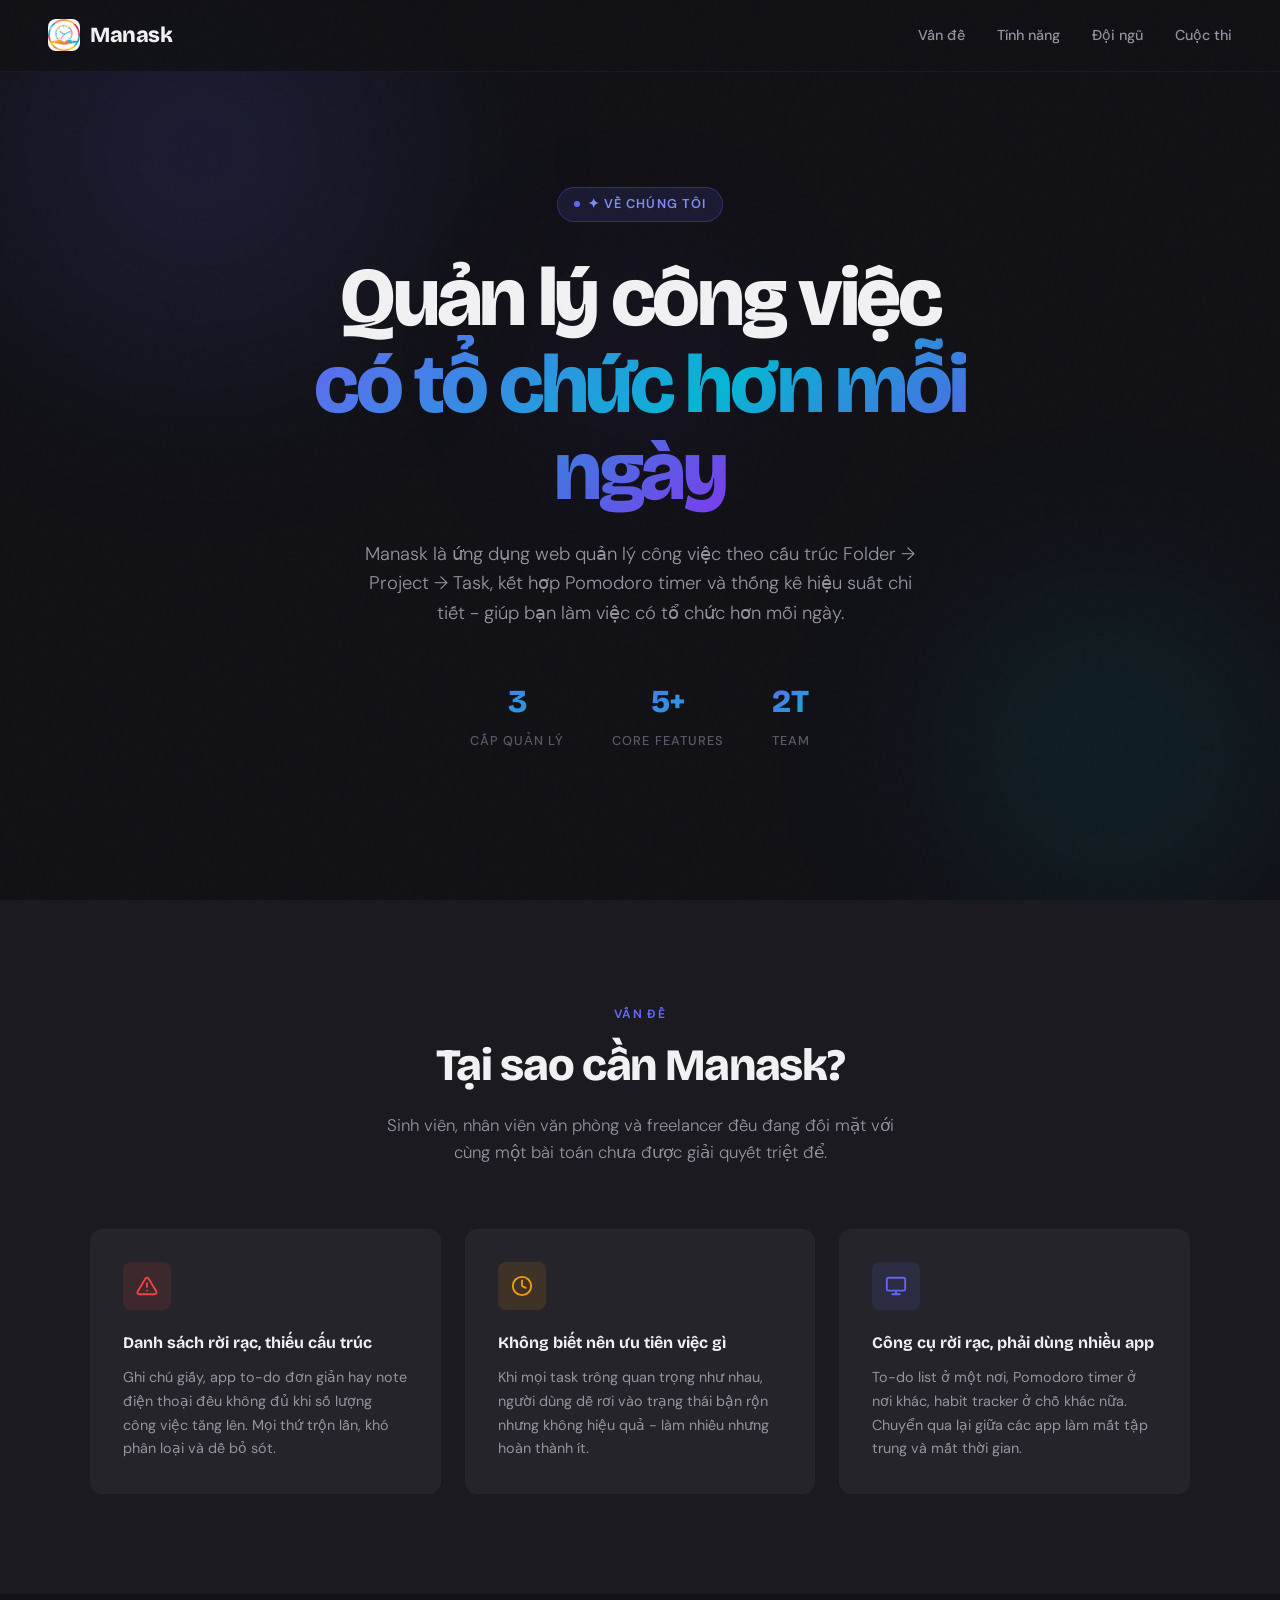
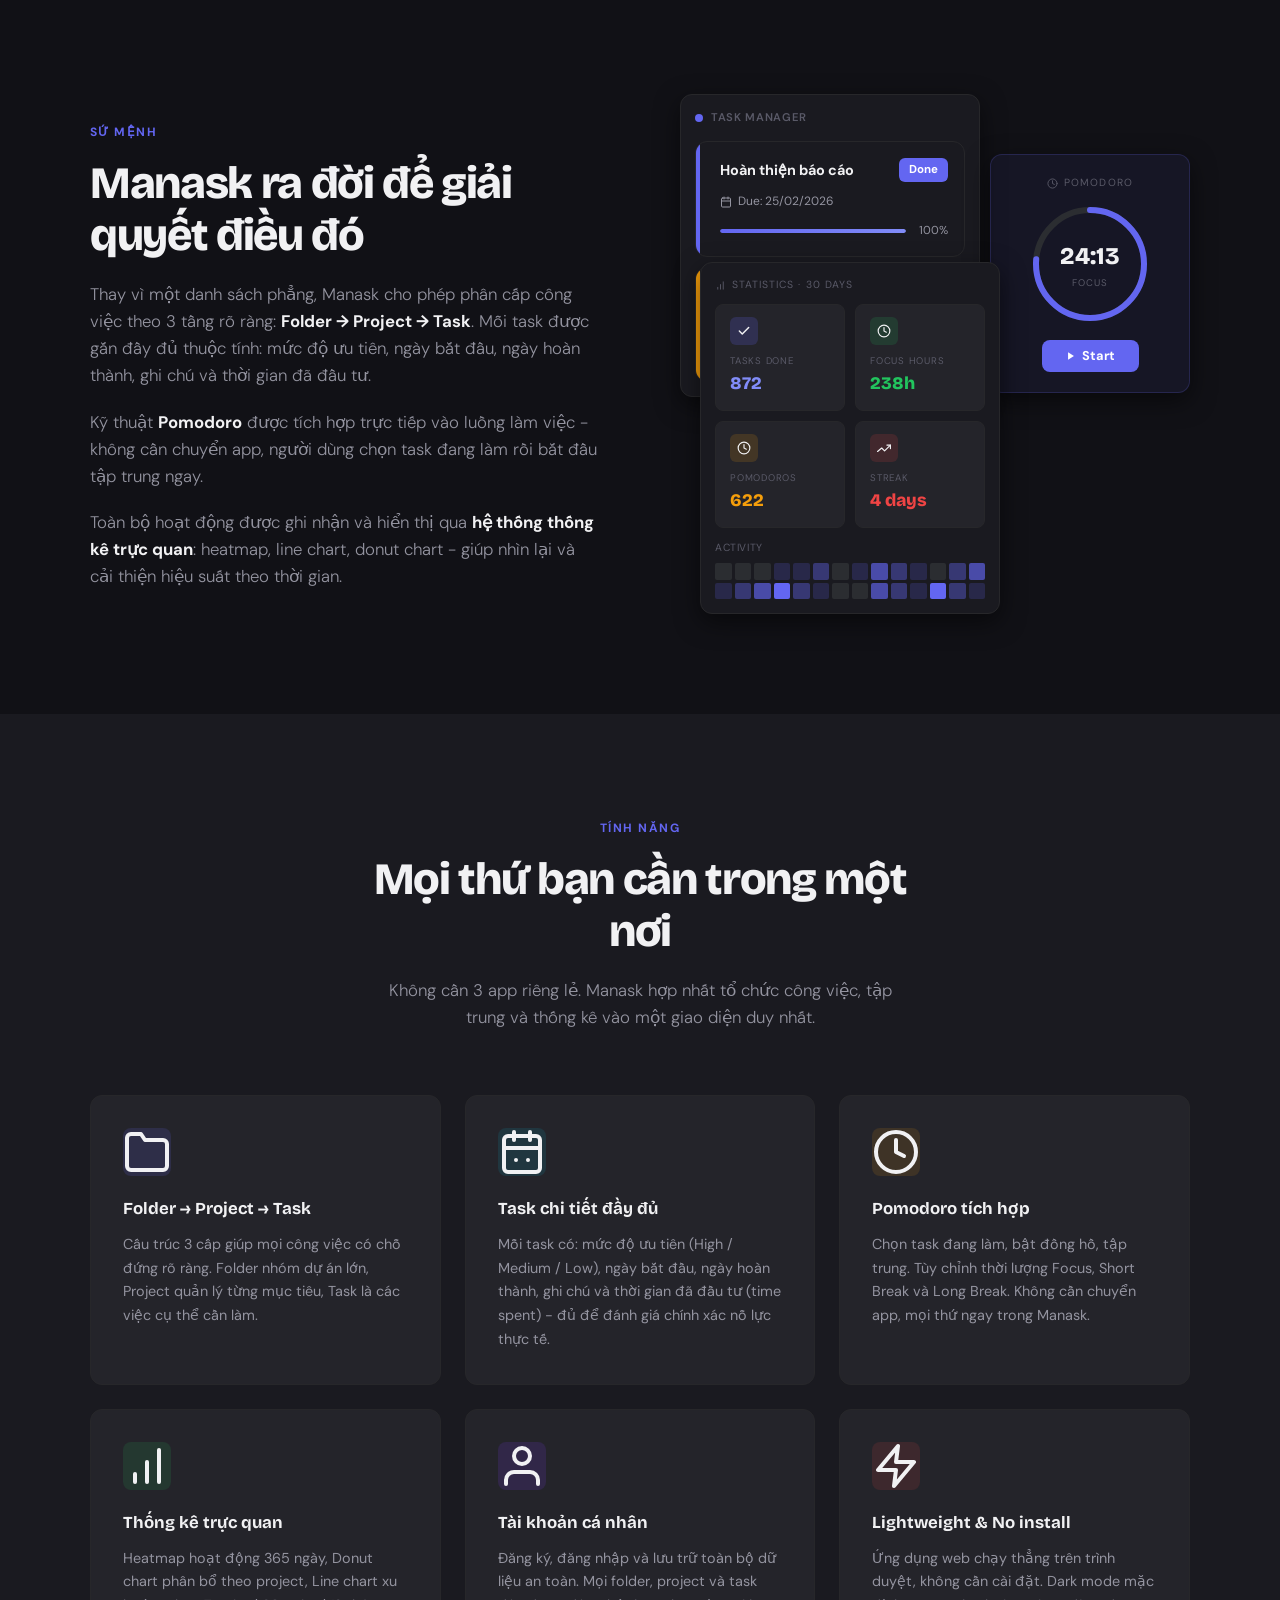
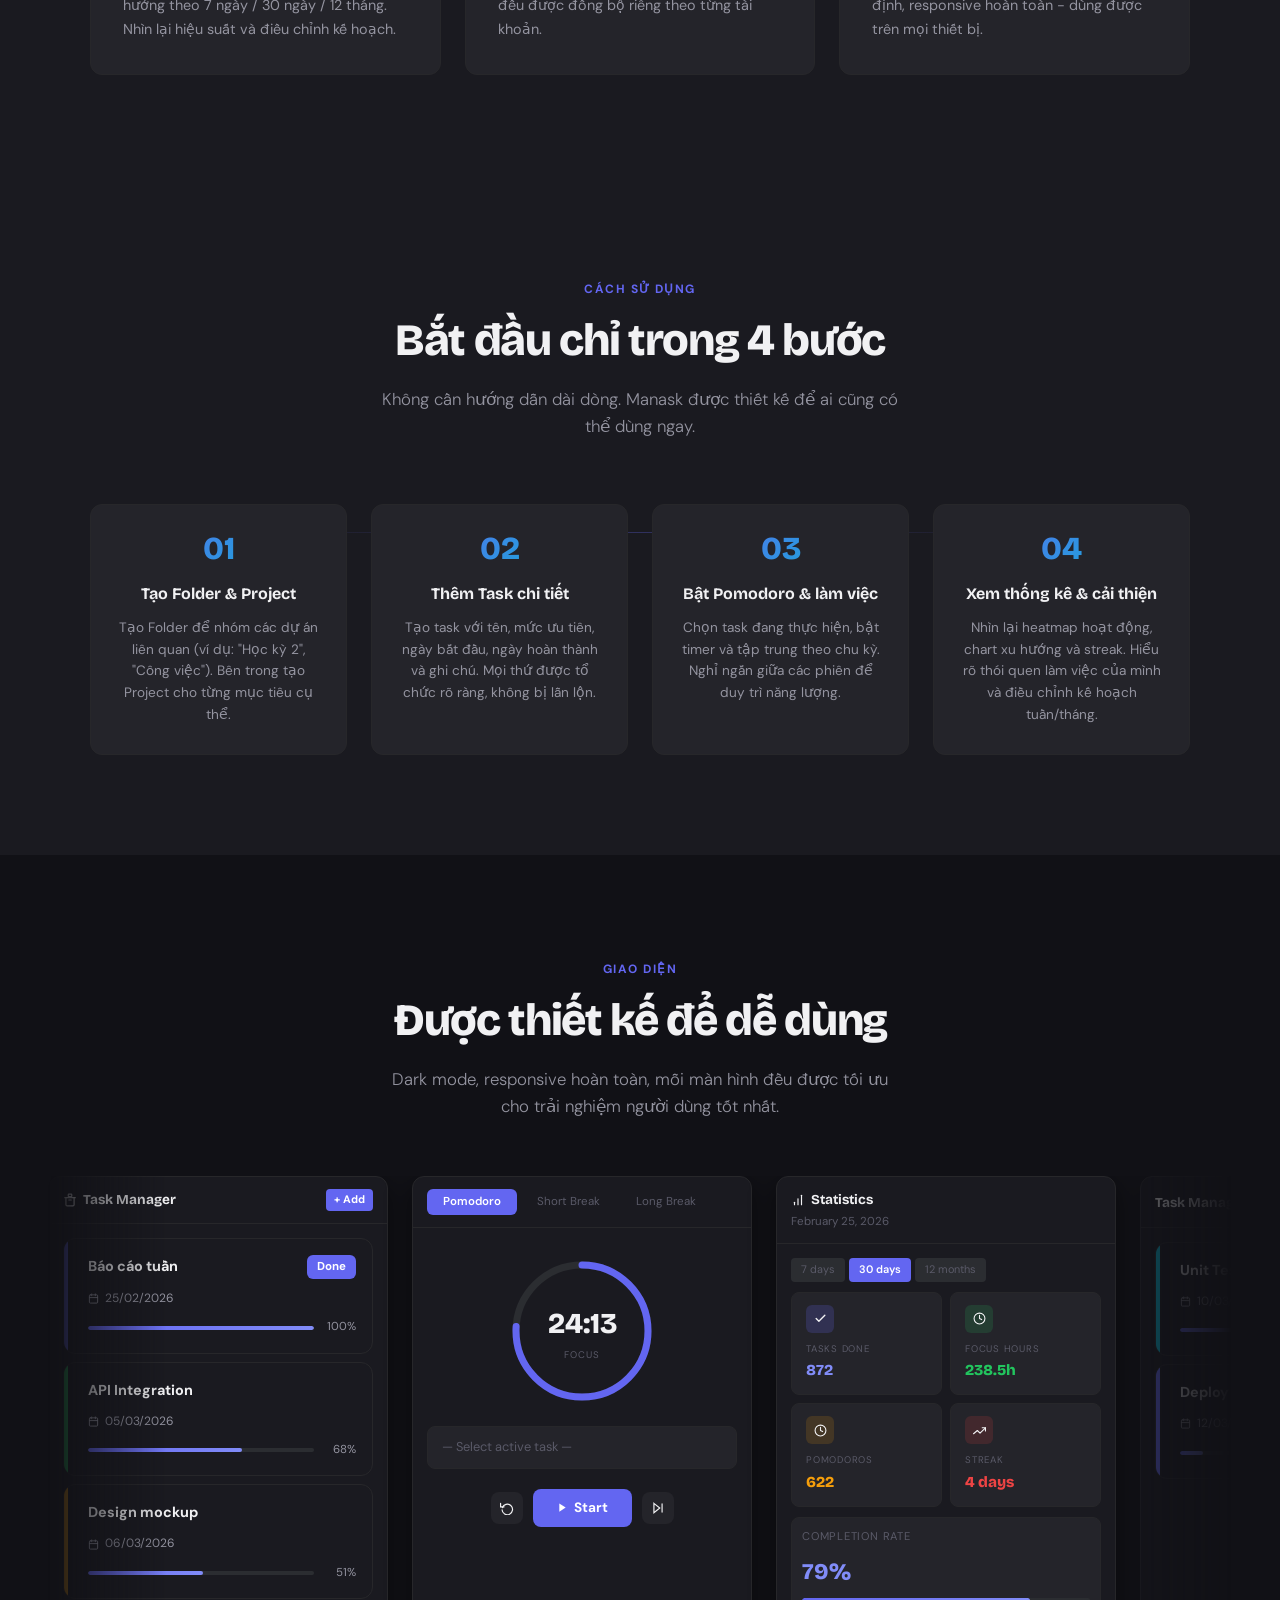
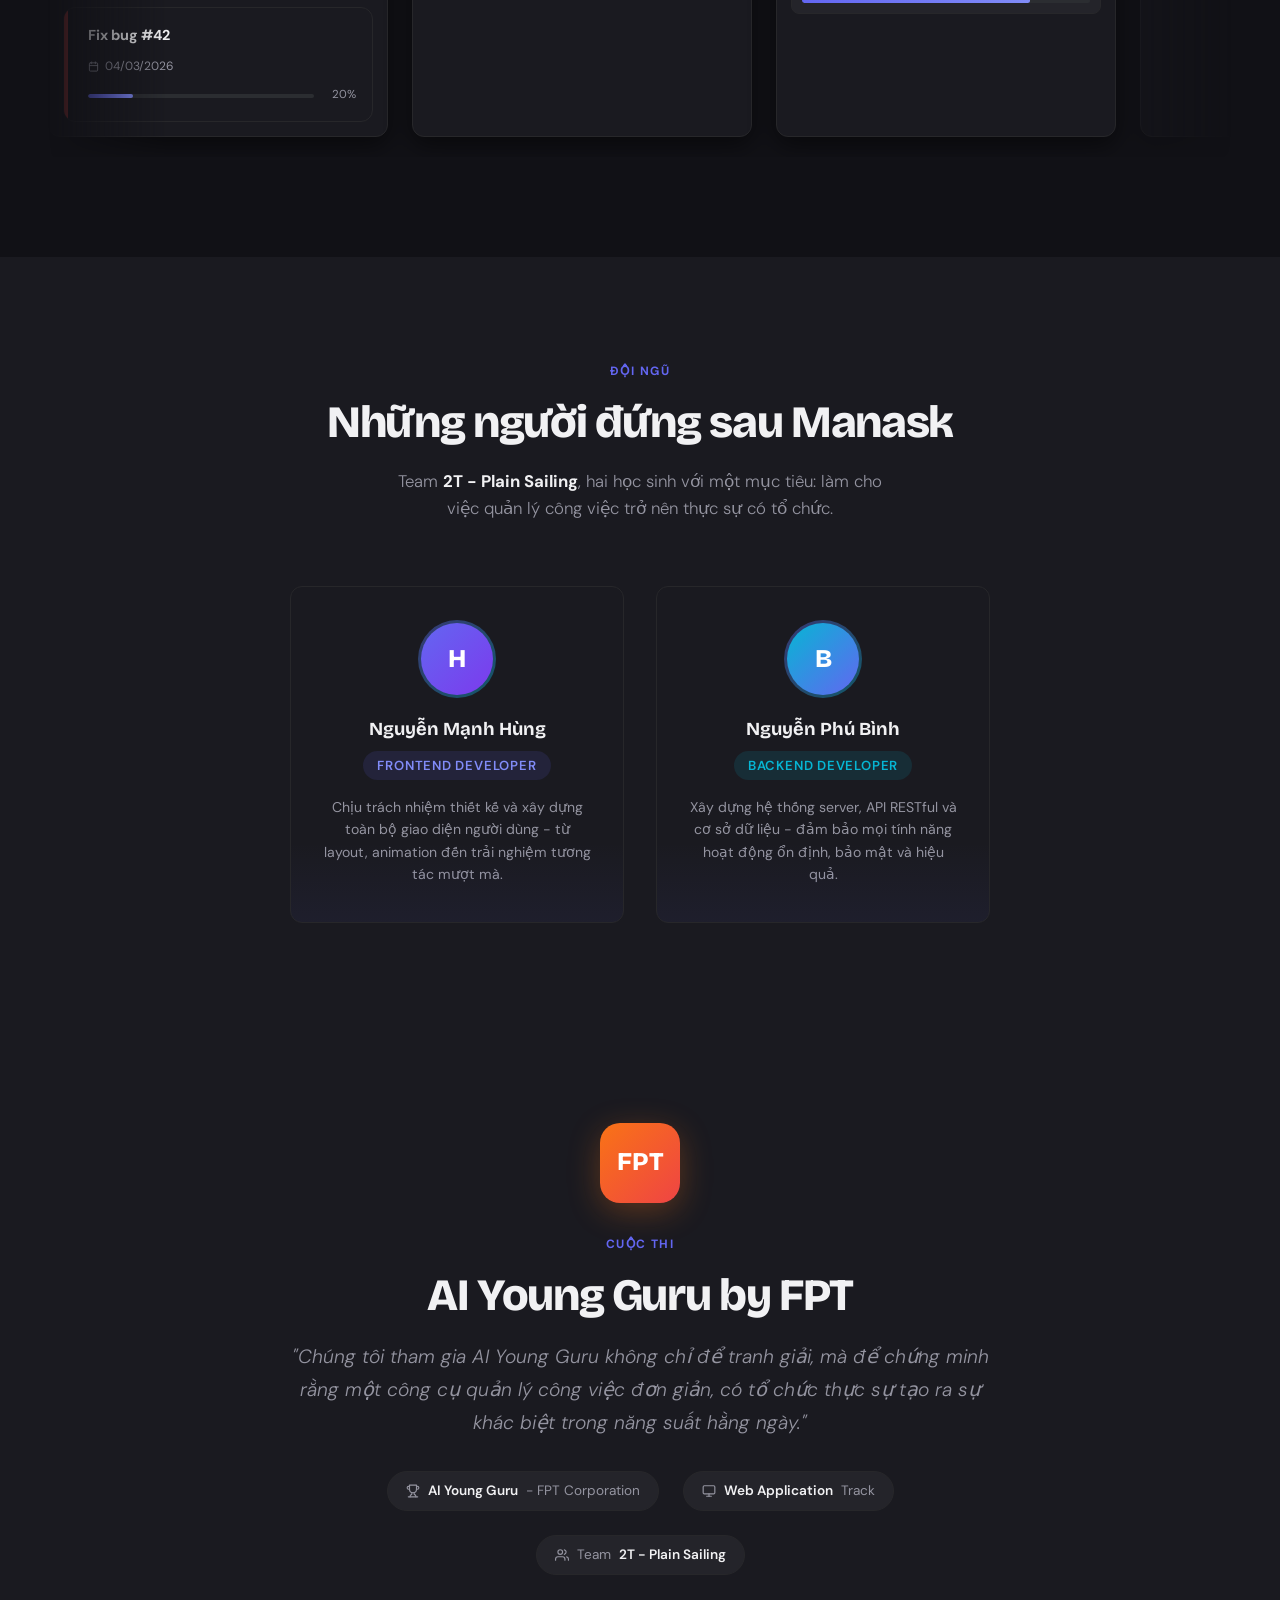
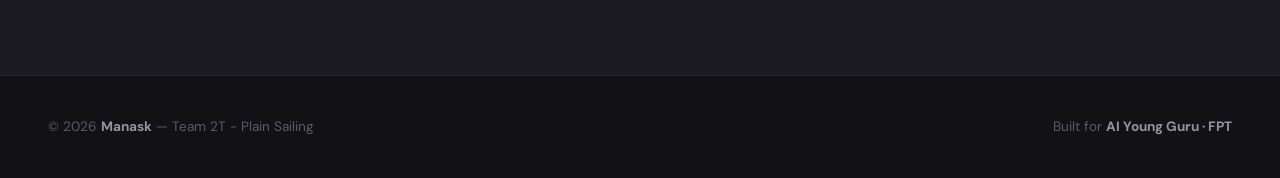
==== commit 7fe1645f: "build button select lang" ====
--- a/pages/about.html
+++ b/pages/about.html
@@ -9,6 +9,8 @@
   <link rel="preconnect" href="https://fonts.gstatic.com" crossorigin />
   <link href="https://fonts.googleapis.com/css2?family=Bricolage+Grotesque:opsz,wght@12..96,600;12..96,700;12..96,800&family=DM+Sans:ital,opsz,wght@0,9..40,300;0,9..40,400;0,9..40,500;0,9..40,600;1,9..40,300&display=swap" rel="stylesheet" />
   <link rel="stylesheet" href="../css/about.css" />
+  <script type="module" src='../utils.js'></script>
+  <script type="module" src="../i18n.js"></script>
 </head>
 <body>
 
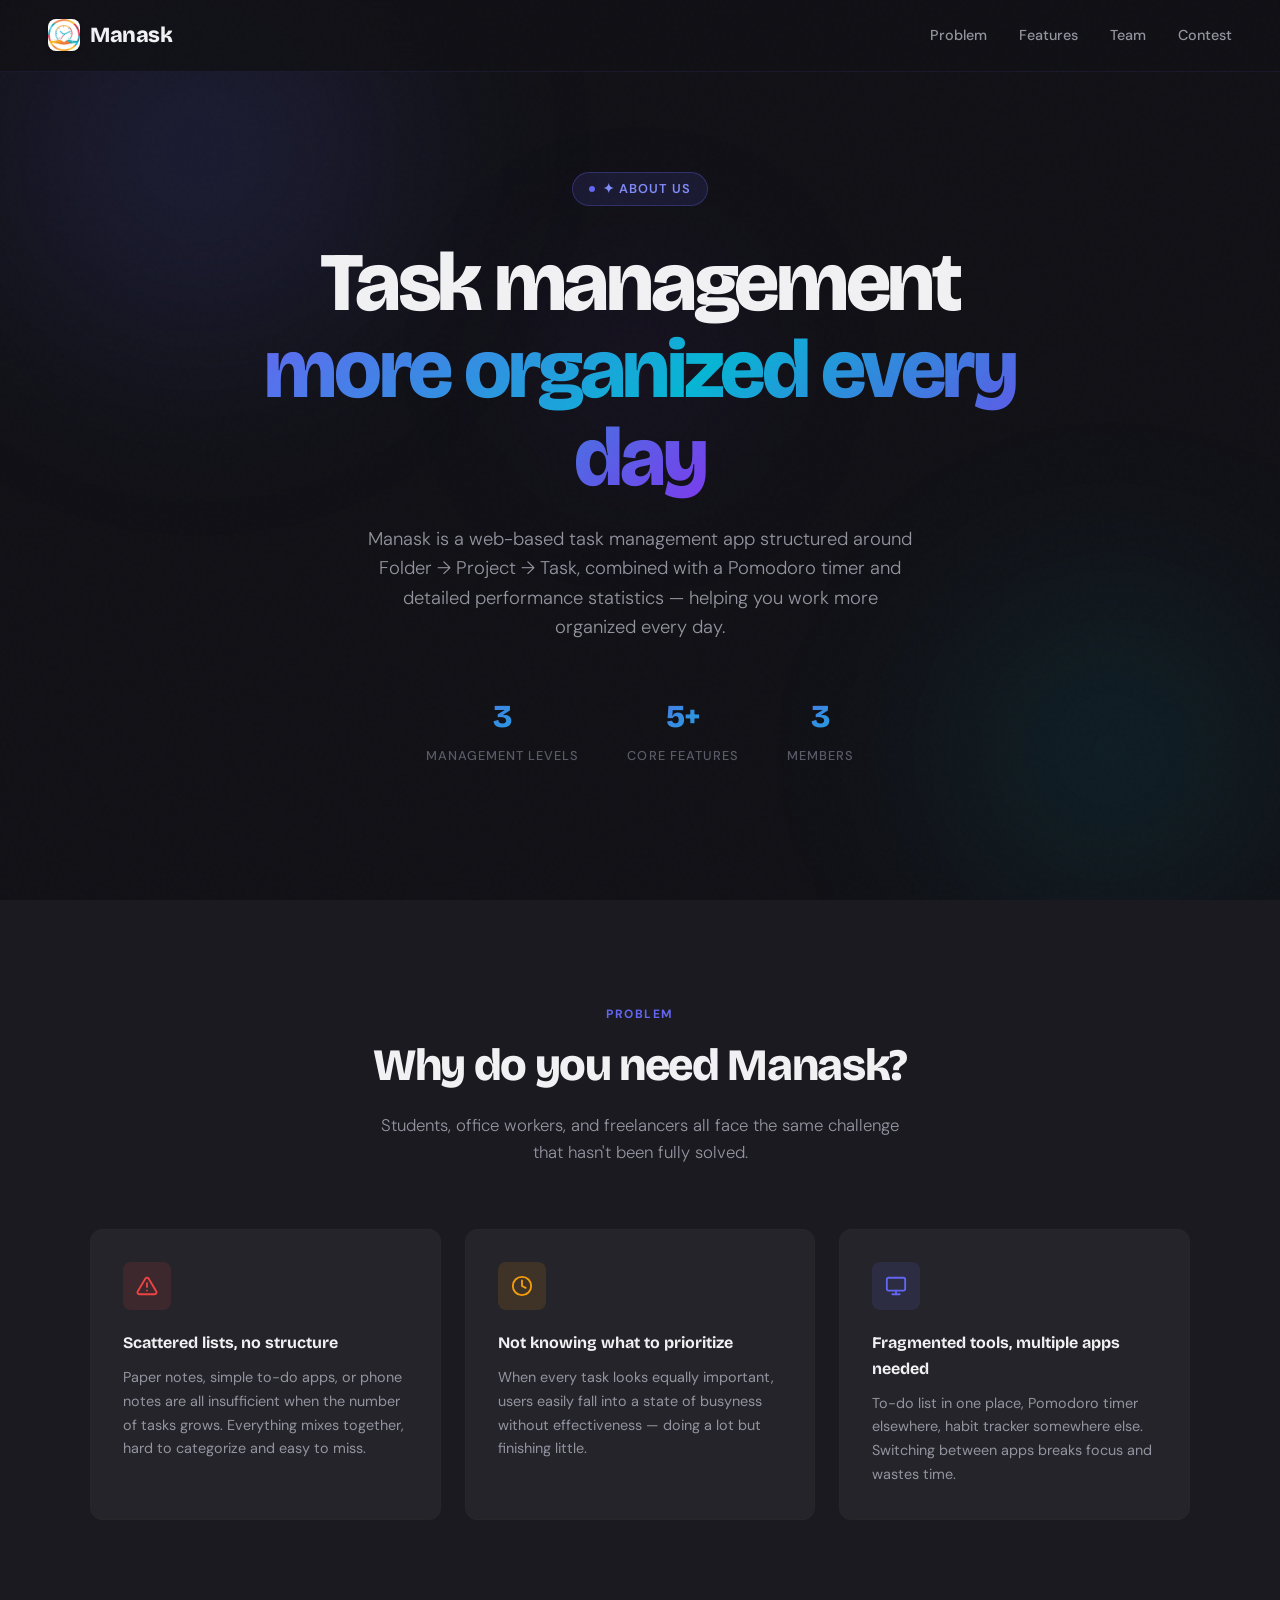
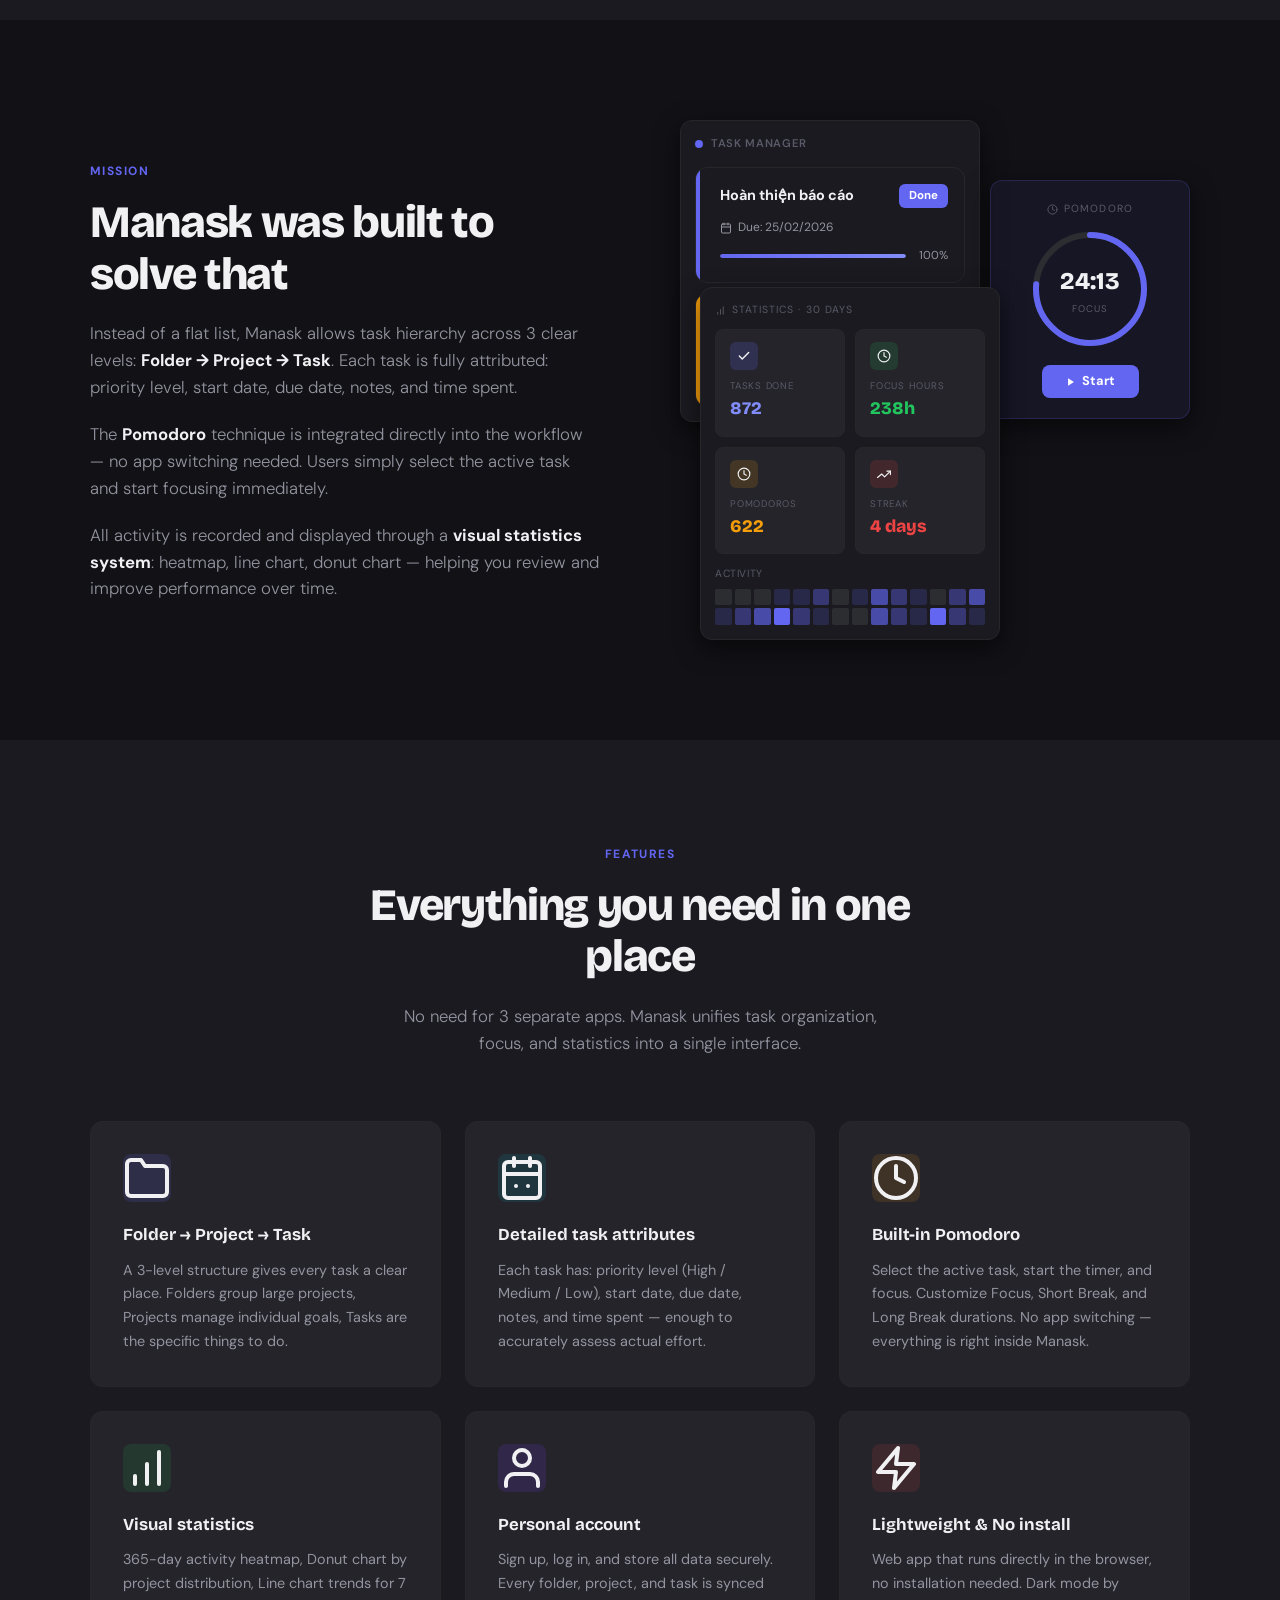
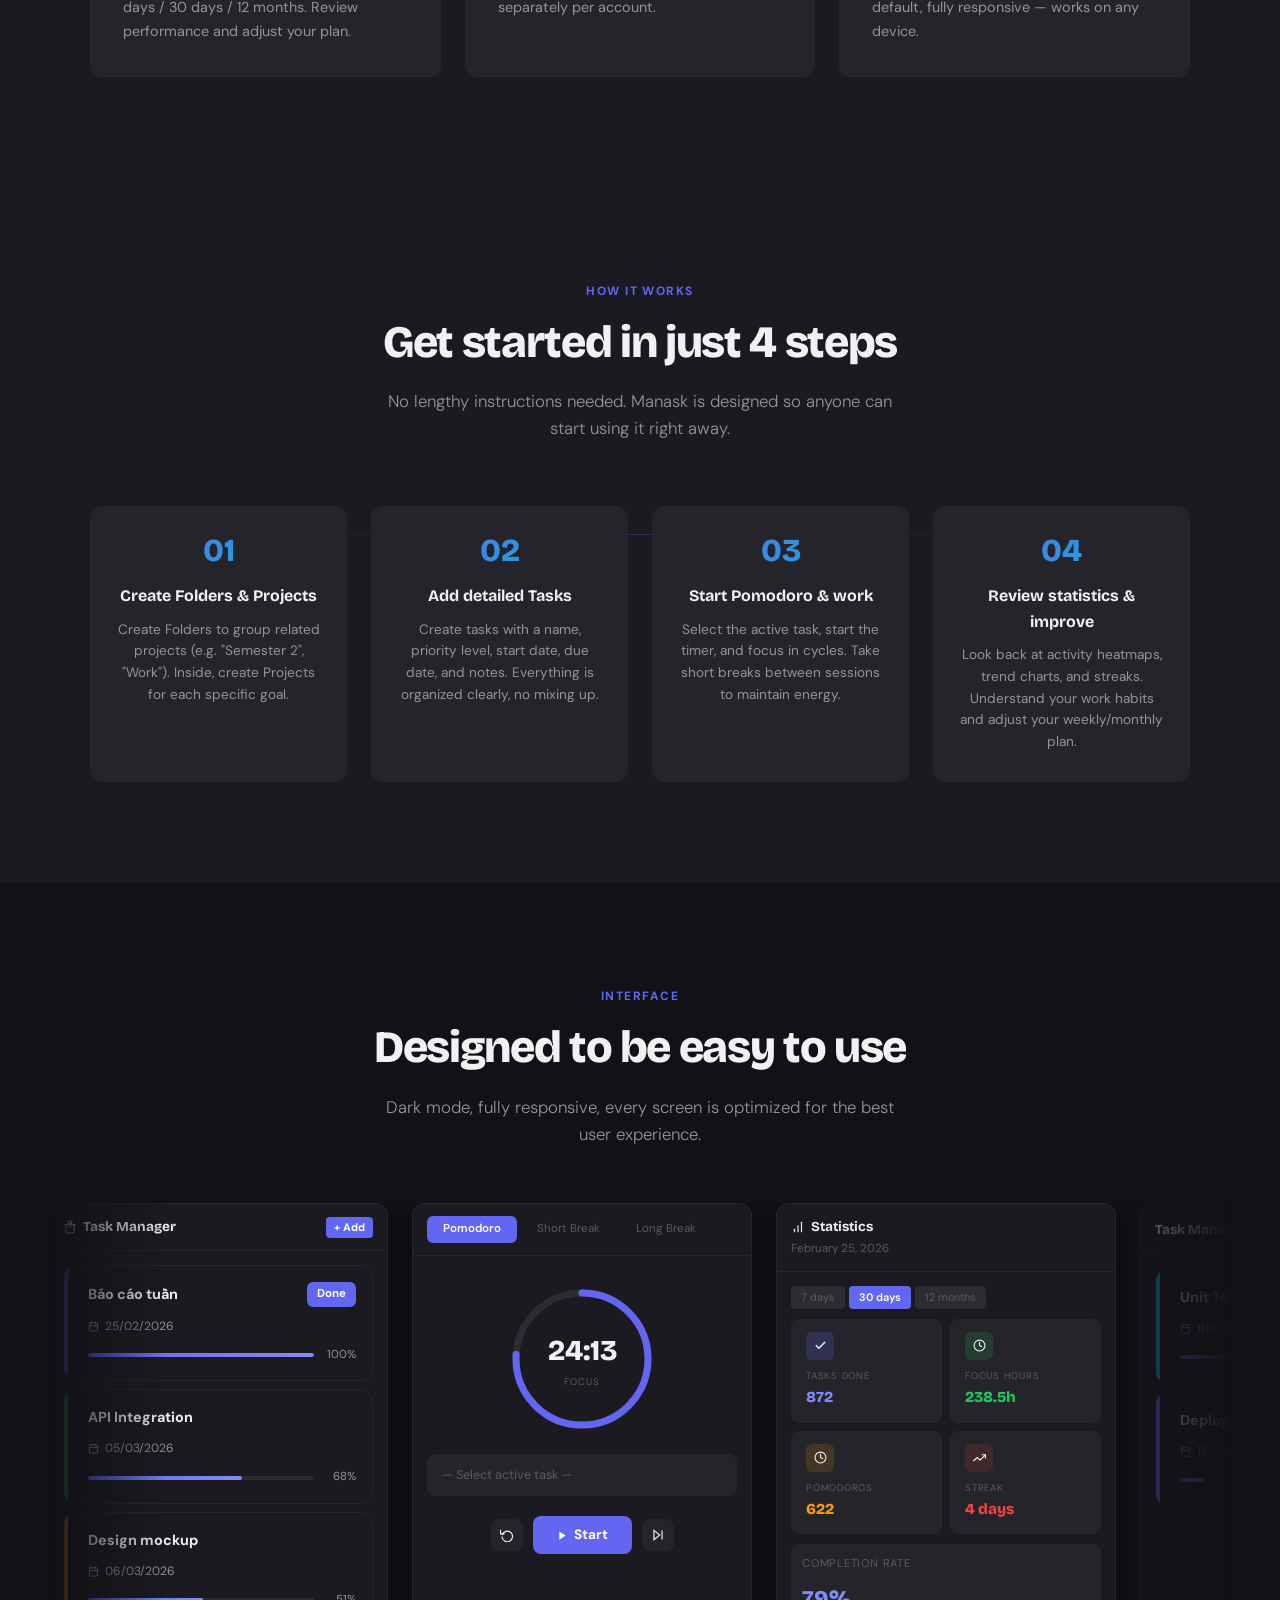
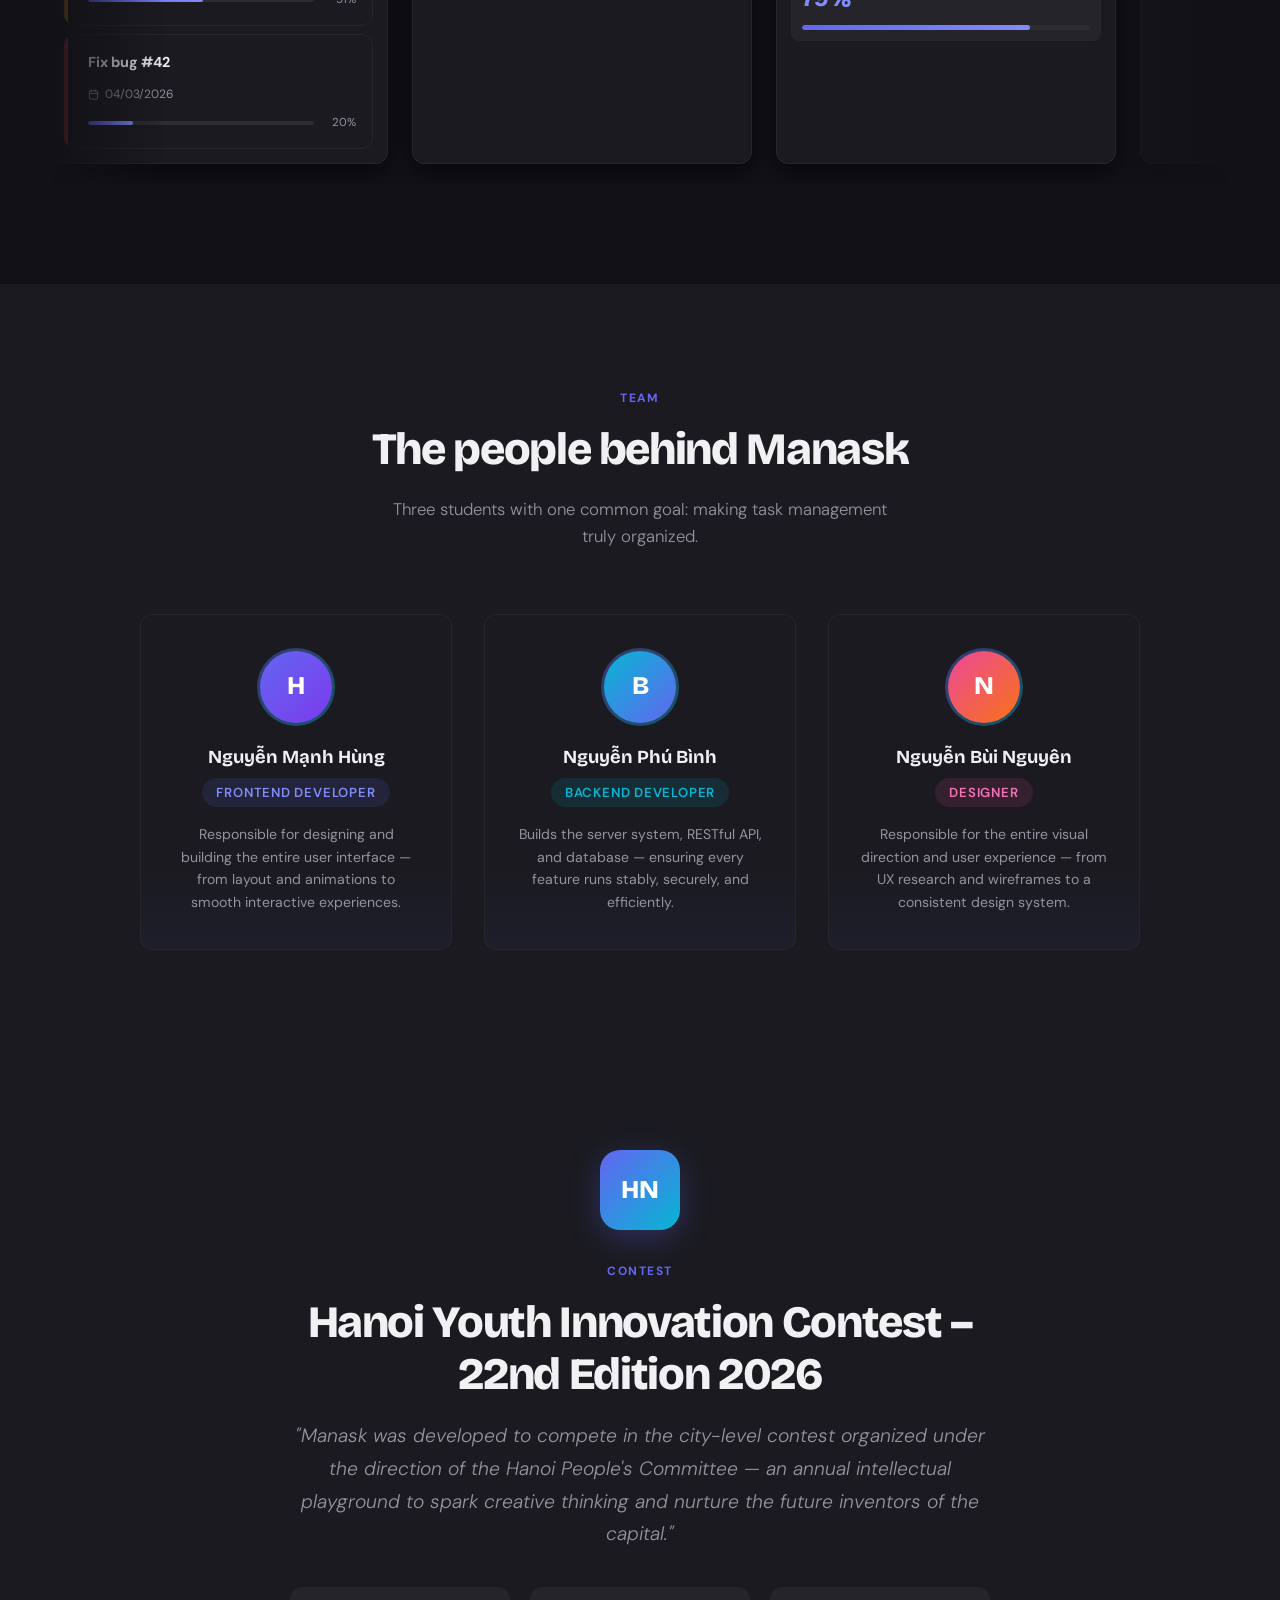
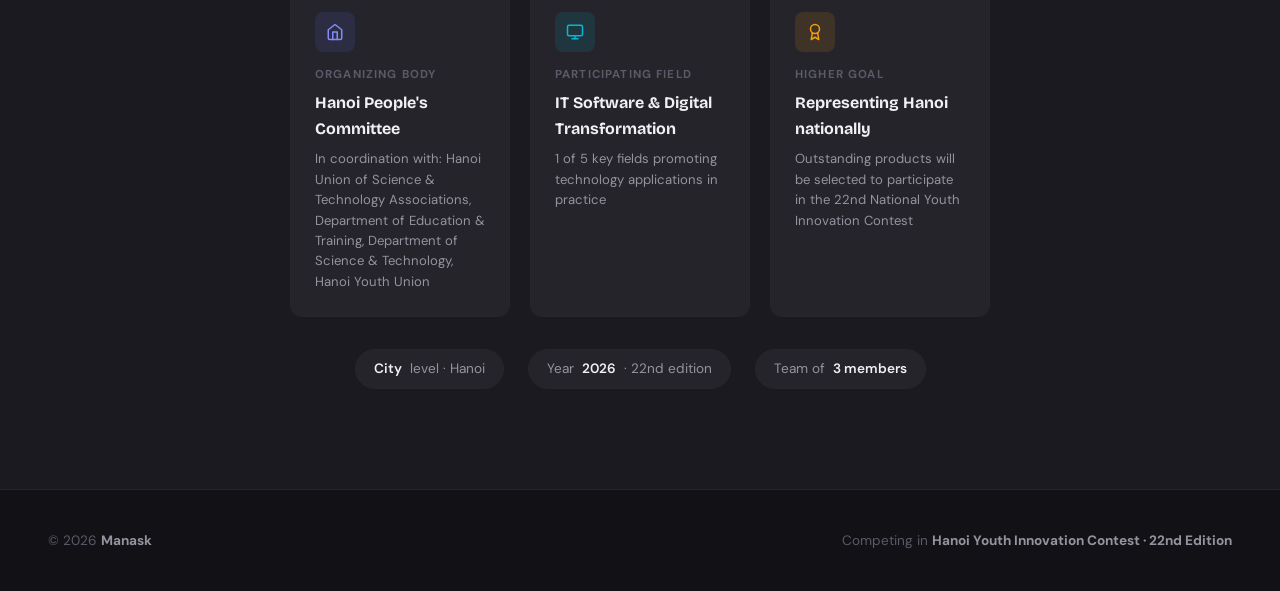
==== commit 97baf0b4: "build about us" ====
--- a/pages/about.html
+++ b/pages/about.html
@@ -4,13 +4,11 @@
   <meta charset="UTF-8" />
   <meta name="viewport" content="width=device-width, initial-scale=1.0" />
   <title>About Us - Manask</title>
-  <link rel="icon" href="../logo_web_v2.png" type="image/png">
+  <link rel="icon" href="../img/logo_web_v2.png" type="image/png">
   <link rel="preconnect" href="https://fonts.googleapis.com" />
   <link rel="preconnect" href="https://fonts.gstatic.com" crossorigin />
   <link href="https://fonts.googleapis.com/css2?family=Bricolage+Grotesque:opsz,wght@12..96,600;12..96,700;12..96,800&family=DM+Sans:ital,opsz,wght@0,9..40,300;0,9..40,400;0,9..40,500;0,9..40,600;1,9..40,300&display=swap" rel="stylesheet" />
   <link rel="stylesheet" href="../css/about.css" />
-  <script type="module" src='../utils.js'></script>
-  <script type="module" src="../i18n.js"></script>
 </head>
 <body>
 
@@ -22,10 +20,10 @@
     </a>
     <div class="nav-right">
       <ul class="nav-links">
-        <li><a href="#problem">Vấn đề</a></li>
-        <li><a href="#features">Tính năng</a></li>
-        <li><a href="#team">Đội ngũ</a></li>
-        <li><a href="#competition">Cuộc thi</a></li>
+        <li><a href="#problem" data-i18n="about.nav.problem">Vấn đề</a></li>
+        <li><a href="#features" data-i18n="about.nav.features">Tính năng</a></li>
+        <li><a href="#team" data-i18n="about.nav.team">Đội ngũ</a></li>
+        <li><a href="#competition" data-i18n="about.nav.competition">Cuộc thi</a></li>
       </ul>
     </div>
   </nav>
@@ -36,18 +34,27 @@
     <div class="orb orb-2"></div>
     <div class="orb orb-3"></div>
     <div class="hero-inner">
-      <div class="hero-badge">✦ Về chúng tôi</div>
+      <div class="hero-badge" data-i18n="about.hero.badge">✦ Về chúng tôi</div>
       <h1 class="hero-title">
-        Quản lý công việc<br/>
-        <span class="gradient-text">có tổ chức hơn mỗi ngày</span>
+        <span data-i18n="about.hero.title_line1">Quản lý công việc</span><br/>
+        <span class="gradient-text" data-i18n="about.hero.title_line2">có tổ chức hơn mỗi ngày</span>
       </h1>
-      <p class="hero-subtitle">
+      <p class="hero-subtitle" data-i18n="about.hero.subtitle">
         Manask là ứng dụng web quản lý công việc theo cấu trúc Folder → Project → Task, kết hợp Pomodoro timer và thống kê hiệu suất chi tiết - giúp bạn làm việc có tổ chức hơn mỗi ngày.
       </p>
       <div class="hero-stats">
-        <div class="stat-item"><span class="stat-number">3</span><span class="stat-label">Cấp quản lý</span></div>
-        <div class="stat-item"><span class="stat-number">5+</span><span class="stat-label">Core Features</span></div>
-        <div class="stat-item"><span class="stat-number">2T</span><span class="stat-label">Team</span></div>
+        <div class="stat-item">
+          <span class="stat-number" data-i18n="about.hero.stat_levels_number">3</span>
+          <span class="stat-label" data-i18n="about.hero.stat_levels_label">Cấp quản lý</span>
+        </div>
+        <div class="stat-item">
+          <span class="stat-number" data-i18n="about.hero.stat_features_number">5+</span>
+          <span class="stat-label" data-i18n="about.hero.stat_features_label">Core Features</span>
+        </div>
+        <div class="stat-item">
+          <span class="stat-number" data-i18n="about.hero.stat_members_number">3</span>
+          <span class="stat-label" data-i18n="about.hero.stat_members_label">Thành viên</span>
+        </div>
       </div>
     </div>
   </section>
@@ -56,9 +63,9 @@
   <section id="problem" style="background: var(--bg-card);">
     <div style="max-width:1100px; margin:0 auto;">
       <div style="text-align:center; max-width:680px; margin:0 auto 64px;" class="reveal">
-        <span class="section-tag">Vấn đề</span>
-        <h2 class="section-title">Tại sao cần Manask?</h2>
-        <p class="section-desc" style="margin:0 auto;">Sinh viên, nhân viên văn phòng và freelancer đều đang đối mặt với cùng một bài toán chưa được giải quyết triệt để.</p>
+        <span class="section-tag" data-i18n="about.problem.tag">Vấn đề</span>
+        <h2 class="section-title" data-i18n="about.problem.title">Tại sao cần Manask?</h2>
+        <p class="section-desc" style="margin:0 auto;" data-i18n="about.problem.desc">Sinh viên, nhân viên văn phòng và freelancer đều đang đối mặt với cùng một bài toán chưa được giải quyết triệt để.</p>
       </div>
 
       <div class="problem-grid">
@@ -66,22 +73,22 @@
           <div class="problem-icon" style="background: rgba(239,68,68,.12);">
             <svg viewBox="0 0 24 24" fill="none" stroke="#ef4444" stroke-width="2" stroke-linecap="round" stroke-linejoin="round"><path d="M10.29 3.86L1.82 18a2 2 0 0 0 1.71 3h16.94a2 2 0 0 0 1.71-3L13.71 3.86a2 2 0 0 0-3.42 0z"/><line x1="12" y1="9" x2="12" y2="13"/><line x1="12" y1="17" x2="12.01" y2="17"/></svg>
           </div>
-          <div class="problem-title">Danh sách rời rạc, thiếu cấu trúc</div>
-          <div class="problem-desc">Ghi chú giấy, app to-do đơn giản hay note điện thoại đều không đủ khi số lượng công việc tăng lên. Mọi thứ trộn lẫn, khó phân loại và dễ bỏ sót.</div>
+          <div class="problem-title" data-i18n="about.problem.card1_title">Danh sách rời rạc, thiếu cấu trúc</div>
+          <div class="problem-desc" data-i18n="about.problem.card1_desc">Ghi chú giấy, app to-do đơn giản hay note điện thoại đều không đủ khi số lượng công việc tăng lên. Mọi thứ trộn lẫn, khó phân loại và dễ bỏ sót.</div>
         </div>
         <div class="problem-card reveal" style="transition-delay:.1s">
           <div class="problem-icon" style="background: rgba(245,158,11,.12);">
             <svg viewBox="0 0 24 24" fill="none" stroke="#f59e0b" stroke-width="2" stroke-linecap="round" stroke-linejoin="round"><circle cx="12" cy="12" r="10"/><polyline points="12 6 12 12 16 14"/></svg>
           </div>
-          <div class="problem-title">Không biết nên ưu tiên việc gì</div>
-          <div class="problem-desc">Khi mọi task trông quan trọng như nhau, người dùng dễ rơi vào trạng thái bận rộn nhưng không hiệu quả - làm nhiều nhưng hoàn thành ít.</div>
+          <div class="problem-title" data-i18n="about.problem.card2_title">Không biết nên ưu tiên việc gì</div>
+          <div class="problem-desc" data-i18n="about.problem.card2_desc">Khi mọi task trông quan trọng như nhau, người dùng dễ rơi vào trạng thái bận rộn nhưng không hiệu quả - làm nhiều nhưng hoàn thành ít.</div>
         </div>
         <div class="problem-card reveal" style="transition-delay:.2s">
           <div class="problem-icon" style="background: rgba(99,102,241,.12);">
             <svg viewBox="0 0 24 24" fill="none" stroke="#6366f1" stroke-width="2" stroke-linecap="round" stroke-linejoin="round"><rect x="2" y="3" width="20" height="14" rx="2"/><line x1="8" y1="21" x2="16" y2="21"/><line x1="12" y1="17" x2="12" y2="21"/></svg>
           </div>
-          <div class="problem-title">Công cụ rời rạc, phải dùng nhiều app</div>
-          <div class="problem-desc">To-do list ở một nơi, Pomodoro timer ở nơi khác, habit tracker ở chỗ khác nữa. Chuyển qua lại giữa các app làm mất tập trung và mất thời gian.</div>
+          <div class="problem-title" data-i18n="about.problem.card3_title">Công cụ rời rạc, phải dùng nhiều app</div>
+          <div class="problem-desc" data-i18n="about.problem.card3_desc">To-do list ở một nơi, Pomodoro timer ở nơi khác, habit tracker ở chỗ khác nữa. Chuyển qua lại giữa các app làm mất tập trung và mất thời gian.</div>
         </div>
       </div>
     </div>
@@ -91,15 +98,15 @@
   <section id="mission">
     <div class="mission-grid">
       <div class="mission-content reveal">
-        <span class="section-tag">Sứ mệnh</span>
-        <h2 class="section-title">Manask ra đời để giải quyết điều đó</h2>
-        <p class="section-desc" style="margin-bottom:20px;">
+        <span class="section-tag" data-i18n="about.mission.tag">Sứ mệnh</span>
+        <h2 class="section-title" data-i18n="about.mission.title">Manask ra đời để giải quyết điều đó</h2>
+        <p class="section-desc" style="margin-bottom:20px;" data-i18n-html="about.mission.desc1">
           Thay vì một danh sách phẳng, Manask cho phép phân cấp công việc theo 3 tầng rõ ràng: <strong style="color:var(--text-primary)">Folder → Project → Task</strong>. Mỗi task được gắn đầy đủ thuộc tính: mức độ ưu tiên, ngày bắt đầu, ngày hoàn thành, ghi chú và thời gian đã đầu tư.
         </p>
-        <p class="section-desc" style="margin-bottom:20px;">
+        <p class="section-desc" style="margin-bottom:20px;" data-i18n-html="about.mission.desc2">
           Kỹ thuật <strong style="color:var(--text-primary)">Pomodoro</strong> được tích hợp trực tiếp vào luồng làm việc - không cần chuyển app, người dùng chọn task đang làm rồi bắt đầu tập trung ngay.
         </p>
-        <p class="section-desc">
+        <p class="section-desc" data-i18n-html="about.mission.desc3">
           Toàn bộ hoạt động được ghi nhận và hiển thị qua <strong style="color:var(--text-primary)">hệ thống thống kê trực quan</strong>: heatmap, line chart, donut chart - giúp nhìn lại và cải thiện hiệu suất theo thời gian.
         </p>
       </div>
@@ -166,9 +173,9 @@
   <!-- FEATURES -->
   <section class="features-section" id="features">
     <div class="features-header reveal">
-      <span class="section-tag">Tính năng</span>
-      <h2 class="section-title">Mọi thứ bạn cần trong một nơi</h2>
-      <p class="section-desc" style="margin:0 auto;">Không cần 3 app riêng lẻ. Manask hợp nhất tổ chức công việc, tập trung và thống kê vào một giao diện duy nhất.</p>
+      <span class="section-tag" data-i18n="about.features.tag">Tính năng</span>
+      <h2 class="section-title" data-i18n="about.features.title">Mọi thứ bạn cần trong một nơi</h2>
+      <p class="section-desc" style="margin:0 auto;" data-i18n="about.features.desc">Không cần 3 app riêng lẻ. Manask hợp nhất tổ chức công việc, tập trung và thống kê vào một giao diện duy nhất.</p>
     </div>
     <div class="features-grid">
 
@@ -176,48 +183,48 @@
         <div class="feature-icon icon-indigo">
           <svg viewBox="0 0 24 24" fill="none" stroke="currentColor" stroke-width="2" stroke-linecap="round" stroke-linejoin="round"><path d="M22 19a2 2 0 0 1-2 2H4a2 2 0 0 1-2-2V5a2 2 0 0 1 2-2h5l2 3h9a2 2 0 0 1 2 2z"/></svg>
         </div>
-        <div class="feature-title">Folder → Project → Task</div>
-        <div class="feature-desc">Cấu trúc 3 cấp giúp mọi công việc có chỗ đứng rõ ràng. Folder nhóm dự án lớn, Project quản lý từng mục tiêu, Task là các việc cụ thể cần làm.</div>
+        <div class="feature-title" data-i18n="about.features.card1_title">Folder → Project → Task</div>
+        <div class="feature-desc" data-i18n="about.features.card1_desc">Cấu trúc 3 cấp giúp mọi công việc có chỗ đứng rõ ràng. Folder nhóm dự án lớn, Project quản lý từng mục tiêu, Task là các việc cụ thể cần làm.</div>
       </div>
 
       <div class="feature-card cyan reveal" style="transition-delay:.1s">
         <div class="feature-icon icon-cyan">
           <svg viewBox="0 0 24 24" fill="none" stroke="currentColor" stroke-width="2" stroke-linecap="round" stroke-linejoin="round"><rect x="3" y="4" width="18" height="18" rx="2"/><line x1="16" y1="2" x2="16" y2="6"/><line x1="8" y1="2" x2="8" y2="6"/><line x1="3" y1="10" x2="21" y2="10"/><line x1="9" y1="16" x2="9.01" y2="16"/><line x1="15" y1="16" x2="15.01" y2="16"/></svg>
         </div>
-        <div class="feature-title">Task chi tiết đầy đủ</div>
-        <div class="feature-desc">Mỗi task có: mức độ ưu tiên (High / Medium / Low), ngày bắt đầu, ngày hoàn thành, ghi chú và thời gian đã đầu tư (time spent) - đủ để đánh giá chính xác nỗ lực thực tế.</div>
+        <div class="feature-title" data-i18n="about.features.card2_title">Task chi tiết đầy đủ</div>
+        <div class="feature-desc" data-i18n="about.features.card2_desc">Mỗi task có: mức độ ưu tiên (High / Medium / Low), ngày bắt đầu, ngày hoàn thành, ghi chú và thời gian đã đầu tư (time spent) - đủ để đánh giá chính xác nỗ lực thực tế.</div>
       </div>
 
       <div class="feature-card amber reveal" style="transition-delay:.2s">
         <div class="feature-icon icon-amber">
           <svg viewBox="0 0 24 24" fill="none" stroke="currentColor" stroke-width="2" stroke-linecap="round" stroke-linejoin="round"><circle cx="12" cy="12" r="10"/><polyline points="12 6 12 12 16 14"/></svg>
         </div>
-        <div class="feature-title">Pomodoro tích hợp</div>
-        <div class="feature-desc">Chọn task đang làm, bật đồng hồ, tập trung. Tùy chỉnh thời lượng Focus, Short Break và Long Break. Không cần chuyển app, mọi thứ ngay trong Manask.</div>
+        <div class="feature-title" data-i18n="about.features.card3_title">Pomodoro tích hợp</div>
+        <div class="feature-desc" data-i18n="about.features.card3_desc">Chọn task đang làm, bật đồng hồ, tập trung. Tùy chỉnh thời lượng Focus, Short Break và Long Break. Không cần chuyển app, mọi thứ ngay trong Manask.</div>
       </div>
 
       <div class="feature-card green reveal" style="transition-delay:.1s">
         <div class="feature-icon icon-green">
           <svg viewBox="0 0 24 24" fill="none" stroke="currentColor" stroke-width="2" stroke-linecap="round" stroke-linejoin="round"><line x1="18" y1="20" x2="18" y2="4"/><line x1="12" y1="20" x2="12" y2="10"/><line x1="6" y1="20" x2="6" y2="16"/></svg>
         </div>
-        <div class="feature-title">Thống kê trực quan</div>
-        <div class="feature-desc">Heatmap hoạt động 365 ngày, Donut chart phân bổ theo project, Line chart xu hướng theo 7 ngày / 30 ngày / 12 tháng. Nhìn lại hiệu suất và điều chỉnh kế hoạch.</div>
+        <div class="feature-title" data-i18n="about.features.card4_title">Thống kê trực quan</div>
+        <div class="feature-desc" data-i18n="about.features.card4_desc">Heatmap hoạt động 365 ngày, Donut chart phân bổ theo project, Line chart xu hướng theo 7 ngày / 30 ngày / 12 tháng. Nhìn lại hiệu suất và điều chỉnh kế hoạch.</div>
       </div>
 
       <div class="feature-card violet reveal" style="transition-delay:.2s">
         <div class="feature-icon icon-violet">
           <svg viewBox="0 0 24 24" fill="none" stroke="currentColor" stroke-width="2" stroke-linecap="round" stroke-linejoin="round"><path d="M20 21v-2a4 4 0 0 0-4-4H8a4 4 0 0 0-4 4v2"/><circle cx="12" cy="7" r="4"/></svg>
         </div>
-        <div class="feature-title">Tài khoản cá nhân</div>
-        <div class="feature-desc">Đăng ký, đăng nhập và lưu trữ toàn bộ dữ liệu an toàn. Mọi folder, project và task đều được đồng bộ riêng theo từng tài khoản.</div>
+        <div class="feature-title" data-i18n="about.features.card5_title">Tài khoản cá nhân</div>
+        <div class="feature-desc" data-i18n="about.features.card5_desc">Đăng ký, đăng nhập và lưu trữ toàn bộ dữ liệu an toàn. Mọi folder, project và task đều được đồng bộ riêng theo từng tài khoản.</div>
       </div>
 
       <div class="feature-card red reveal" style="transition-delay:.3s">
         <div class="feature-icon icon-red">
           <svg viewBox="0 0 24 24" fill="none" stroke="currentColor" stroke-width="2" stroke-linecap="round" stroke-linejoin="round"><polygon points="13 2 3 14 12 14 11 22 21 10 12 10 13 2"/></svg>
         </div>
-        <div class="feature-title">Lightweight &amp; No install</div>
-        <div class="feature-desc">Ứng dụng web chạy thẳng trên trình duyệt, không cần cài đặt. Dark mode mặc định, responsive hoàn toàn - dùng được trên mọi thiết bị.</div>
+        <div class="feature-title" data-i18n="about.features.card6_title">Lightweight &amp; No install</div>
+        <div class="feature-desc" data-i18n="about.features.card6_desc">Ứng dụng web chạy thẳng trên trình duyệt, không cần cài đặt. Dark mode mặc định, responsive hoàn toàn - dùng được trên mọi thiết bị.</div>
       </div>
 
     </div>
@@ -227,30 +234,30 @@
   <section id="how" style="background: var(--bg-card);">
     <div style="max-width:1100px; margin:0 auto;">
       <div style="text-align:center; max-width:680px; margin:0 auto 64px;" class="reveal">
-        <span class="section-tag">Cách sử dụng</span>
-        <h2 class="section-title">Bắt đầu chỉ trong 4 bước</h2>
-        <p class="section-desc" style="margin:0 auto;">Không cần hướng dẫn dài dòng. Manask được thiết kế để ai cũng có thể dùng ngay.</p>
+        <span class="section-tag" data-i18n="about.how.tag">Cách sử dụng</span>
+        <h2 class="section-title" data-i18n="about.how.title">Bắt đầu chỉ trong 4 bước</h2>
+        <p class="section-desc" style="margin:0 auto;" data-i18n="about.how.desc">Không cần hướng dẫn dài dòng. Manask được thiết kế để ai cũng có thể dùng ngay.</p>
       </div>
       <div class="steps-grid">
         <div class="step-card reveal">
           <div class="step-num">01</div>
-          <div class="step-title">Tạo Folder & Project</div>
-          <div class="step-desc">Tạo Folder để nhóm các dự án liên quan (ví dụ: "Học kỳ 2", "Công việc"). Bên trong tạo Project cho từng mục tiêu cụ thể.</div>
+          <div class="step-title" data-i18n="about.how.step1_title">Tạo Folder & Project</div>
+          <div class="step-desc" data-i18n="about.how.step1_desc">Tạo Folder để nhóm các dự án liên quan (ví dụ: "Học kỳ 2", "Công việc"). Bên trong tạo Project cho từng mục tiêu cụ thể.</div>
         </div>
         <div class="step-card reveal" style="transition-delay:.1s">
           <div class="step-num">02</div>
-          <div class="step-title">Thêm Task chi tiết</div>
-          <div class="step-desc">Tạo task với tên, mức ưu tiên, ngày bắt đầu, ngày hoàn thành và ghi chú. Mọi thứ được tổ chức rõ ràng, không bị lẫn lộn.</div>
+          <div class="step-title" data-i18n="about.how.step2_title">Thêm Task chi tiết</div>
+          <div class="step-desc" data-i18n="about.how.step2_desc">Tạo task với tên, mức ưu tiên, ngày bắt đầu, ngày hoàn thành và ghi chú. Mọi thứ được tổ chức rõ ràng, không bị lẫn lộn.</div>
         </div>
         <div class="step-card reveal" style="transition-delay:.2s">
           <div class="step-num">03</div>
-          <div class="step-title">Bật Pomodoro & làm việc</div>
-          <div class="step-desc">Chọn task đang thực hiện, bật timer và tập trung theo chu kỳ. Nghỉ ngắn giữa các phiên để duy trì năng lượng.</div>
+          <div class="step-title" data-i18n="about.how.step3_title">Bật Pomodoro & làm việc</div>
+          <div class="step-desc" data-i18n="about.how.step3_desc">Chọn task đang thực hiện, bật timer và tập trung theo chu kỳ. Nghỉ ngắn giữa các phiên để duy trì năng lượng.</div>
         </div>
         <div class="step-card reveal" style="transition-delay:.3s">
           <div class="step-num">04</div>
-          <div class="step-title">Xem thống kê & cải thiện</div>
-          <div class="step-desc">Nhìn lại heatmap hoạt động, chart xu hướng và streak. Hiểu rõ thói quen làm việc của mình và điều chỉnh kế hoạch tuần/tháng.</div>
+          <div class="step-title" data-i18n="about.how.step4_title">Xem thống kê & cải thiện</div>
+          <div class="step-desc" data-i18n="about.how.step4_desc">Nhìn lại heatmap hoạt động, chart xu hướng và streak. Hiểu rõ thói quen làm việc của mình và điều chỉnh kế hoạch tuần/tháng.</div>
         </div>
       </div>
     </div>
@@ -259,9 +266,9 @@
   <!-- SCREENSHOTS MARQUEE -->
   <section style="background:var(--bg-base);overflow:hidden;">
     <div style="text-align:center;max-width:700px;margin:0 auto 56px;" class="reveal">
-      <span class="section-tag">Giao diện</span>
-      <h2 class="section-title">Được thiết kế để dễ dùng</h2>
-      <p class="section-desc" style="margin:0 auto;">Dark mode, responsive hoàn toàn, mỗi màn hình đều được tối ưu cho trải nghiệm người dùng tốt nhất.</p>
+      <span class="section-tag" data-i18n="about.screenshots.tag">Giao diện</span>
+      <h2 class="section-title" data-i18n="about.screenshots.title">Được thiết kế để dễ dùng</h2>
+      <p class="section-desc" style="margin:0 auto;" data-i18n="about.screenshots.desc">Dark mode, responsive hoàn toàn, mỗi màn hình đều được tối ưu cho trải nghiệm người dùng tốt nhất.</p>
     </div>
     <div class="screens-marquee-wrap">
       <div class="screens-marquee">
@@ -347,22 +354,28 @@
   <section id="team" style="background: var(--bg-card);">
     <div class="team-section">
       <div class="team-header reveal">
-        <span class="section-tag">Đội ngũ</span>
-        <h2 class="section-title">Những người đứng sau Manask</h2>
-        <p class="section-desc" style="margin:0 auto;">Team <strong style="color:var(--text-primary)">2T - Plain Sailing</strong>, hai học sinh với một mục tiêu: làm cho việc quản lý công việc trở nên thực sự có tổ chức.</p>
-      </div>
-      <div class="team-grid">
+        <span class="section-tag" data-i18n="about.team.tag">Đội ngũ</span>
+        <h2 class="section-title" data-i18n="about.team.title">Những người đứng sau Manask</h2>
+        <p class="section-desc" style="margin:0 auto;" data-i18n="about.team.desc">Ba học sinh với một mục tiêu chung: làm cho việc quản lý công việc trở nên thực sự có tổ chức.</p>
+      </div>
+      <div class="team-grid team-grid-3">
         <div class="team-card reveal">
           <div class="team-avatar">H</div>
-          <div class="team-name">Nguyễn Mạnh Hùng</div>
-          <div class="team-role role-frontend">Frontend Developer</div>
-          <div class="team-bio">Chịu trách nhiệm thiết kế và xây dựng toàn bộ giao diện người dùng - từ layout, animation đến trải nghiệm tương tác mượt mà.</div>
+          <div class="team-name" data-i18n="about.team.member1_name">Nguyễn Mạnh Hùng</div>
+          <div class="team-role role-frontend" data-i18n="about.team.member1_role">Frontend Developer</div>
+          <div class="team-bio" data-i18n="about.team.member1_bio">Chịu trách nhiệm thiết kế và xây dựng toàn bộ giao diện người dùng - từ layout, animation đến trải nghiệm tương tác mượt mà.</div>
         </div>
         <div class="team-card reveal" style="transition-delay:.15s">
           <div class="team-avatar" style="background:linear-gradient(135deg,var(--accent-cyan),var(--accent-primary));">B</div>
-          <div class="team-name">Nguyễn Phú Bình</div>
-          <div class="team-role role-backend">Backend Developer</div>
-          <div class="team-bio">Xây dựng hệ thống server, API RESTful và cơ sở dữ liệu - đảm bảo mọi tính năng hoạt động ổn định, bảo mật và hiệu quả.</div>
+          <div class="team-name" data-i18n="about.team.member2_name">Nguyễn Phú Bình</div>
+          <div class="team-role role-backend" data-i18n="about.team.member2_role">Backend Developer</div>
+          <div class="team-bio" data-i18n="about.team.member2_bio">Xây dựng hệ thống server, API RESTful và cơ sở dữ liệu - đảm bảo mọi tính năng hoạt động ổn định, bảo mật và hiệu quả.</div>
+        </div>
+        <div class="team-card reveal" style="transition-delay:.3s">
+          <div class="team-avatar" style="background:linear-gradient(135deg,#ec4899,#f97316);">N</div>
+          <div class="team-name" data-i18n="about.team.member3_name">Nguyễn Bùi Nguyên</div>
+          <div class="team-role role-design" data-i18n="about.team.member3_role">Designer</div>
+          <div class="team-bio" data-i18n="about.team.member3_bio">Phụ trách toàn bộ định hướng thị giác và trải nghiệm người dùng - từ nghiên cứu UX, wireframe đến hệ thống thiết kế nhất quán.</div>
         </div>
       </div>
     </div>
@@ -371,26 +384,63 @@
   <!-- COMPETITION -->
   <section class="competition-section" id="competition">
     <div class="competition-inner reveal">
-      <div class="competition-logo">FPT</div>
-      <span class="section-tag" style="display:block;margin-bottom:16px;">Cuộc thi</span>
-      <h2 class="section-title" style="margin-bottom:20px;">AI Young Guru by FPT</h2>
-      <p class="competition-quote">
-        "Chúng tôi tham gia AI Young Guru không chỉ để tranh giải, mà để chứng minh rằng một công cụ quản lý công việc đơn giản, có tổ chức thực sự tạo ra sự khác biệt trong năng suất hằng ngày."
+      <div class="competition-logo">HN</div>
+      <span class="section-tag" style="display:block;margin-bottom:16px;" data-i18n="about.competition.tag">Cuộc thi</span>
+      <h2 class="section-title" style="margin-bottom:20px;" data-i18n="about.competition.title">Cuộc thi Sáng tạo Thanh Thiếu Niên Hà Nội lần thứ 22 năm 2026</h2>
+      <p class="competition-quote" data-i18n="about.competition.quote">
+        "Manask được phát triển để tham dự cuộc thi cấp Thành phố do UBND Hà Nội chỉ đạo tổ chức - một sân chơi trí tuệ thường niên nhằm khơi dậy tư duy sáng tạo và nuôi dưỡng những nhà sáng chế tương lai của Thủ đô."
       </p>
-      <div class="competition-meta">
-        <div class="comp-chip"><svg viewBox="0 0 24 24" fill="none" stroke="currentColor" stroke-width="2" stroke-linecap="round" stroke-linejoin="round" style="width:14px;height:14px;"><path d="M6 9H4.5a2.5 2.5 0 0 1 0-5H6"/><path d="M18 9h1.5a2.5 2.5 0 0 0 0-5H18"/><path d="M4 22h16"/><path d="M10 14.66V17c0 .55-.47.98-.97 1.21C7.85 18.75 7 20.24 7 22"/><path d="M14 14.66V17c0 .55.47.98.97 1.21C16.15 18.75 17 20.24 17 22"/><path d="M18 2H6v7a6 6 0 0 0 12 0V2z"/></svg> <span>AI Young Guru</span> - FPT Corporation</div>
-        <div class="comp-chip"><svg viewBox="0 0 24 24" fill="none" stroke="currentColor" stroke-width="2" stroke-linecap="round" stroke-linejoin="round" style="width:14px;height:14px;"><rect x="2" y="3" width="20" height="14" rx="2"/><line x1="8" y1="21" x2="16" y2="21"/><line x1="12" y1="17" x2="12" y2="21"/></svg> <span>Web Application</span> Track</div>
-        <div class="comp-chip"><svg viewBox="0 0 24 24" fill="none" stroke="currentColor" stroke-width="2" stroke-linecap="round" stroke-linejoin="round" style="width:14px;height:14px;"><path d="M17 21v-2a4 4 0 0 0-4-4H5a4 4 0 0 0-4 4v2"/><circle cx="9" cy="7" r="4"/><path d="M23 21v-2a4 4 0 0 0-3-3.87"/><path d="M16 3.13a4 4 0 0 1 0 7.75"/></svg> Team <span>2T - Plain Sailing</span></div>
+
+      <div class="comp-details-grid">
+        <div class="comp-detail-card">
+          <div class="comp-detail-icon" style="background:rgba(99,102,241,.12);">
+            <svg viewBox="0 0 24 24" fill="none" stroke="#818cf8" stroke-width="2" stroke-linecap="round" stroke-linejoin="round"><path d="M3 9l9-7 9 7v11a2 2 0 0 1-2 2H5a2 2 0 0 1-2-2z"/><polyline points="9 22 9 12 15 12 15 22"/></svg>
+          </div>
+          <div class="comp-detail-label" data-i18n="about.competition.detail1_label">Cơ quan tổ chức</div>
+          <div class="comp-detail-value" data-i18n="about.competition.detail1_value">UBND Thành phố Hà Nội</div>
+          <div class="comp-detail-sub" data-i18n="about.competition.detail1_sub">Phối hợp: Liên hiệp các Hội KH&KT Hà Nội, Sở GD&ĐT, Sở KH&CN, Thành đoàn Hà Nội</div>
+        </div>
+        <div class="comp-detail-card">
+          <div class="comp-detail-icon" style="background:rgba(6,182,212,.12);">
+            <svg viewBox="0 0 24 24" fill="none" stroke="var(--accent-cyan)" stroke-width="2" stroke-linecap="round" stroke-linejoin="round"><rect x="2" y="3" width="20" height="14" rx="2"/><line x1="8" y1="21" x2="16" y2="21"/><line x1="12" y1="17" x2="12" y2="21"/></svg>
+          </div>
+          <div class="comp-detail-label" data-i18n="about.competition.detail2_label">Lĩnh vực tham gia</div>
+          <div class="comp-detail-value" data-i18n="about.competition.detail2_value">Phần mềm tin học &amp; Chuyển đổi số</div>
+          <div class="comp-detail-sub" data-i18n="about.competition.detail2_sub">1 trong 5 lĩnh vực trọng tâm thúc đẩy ứng dụng công nghệ vào thực tiễn</div>
+        </div>
+        <div class="comp-detail-card">
+          <div class="comp-detail-icon" style="background:rgba(245,158,11,.12);">
+            <svg viewBox="0 0 24 24" fill="none" stroke="var(--accent-amber)" stroke-width="2" stroke-linecap="round" stroke-linejoin="round"><circle cx="12" cy="8" r="6"/><path d="M15.477 12.89L17 22l-5-3-5 3 1.523-9.11"/></svg>
+          </div>
+          <div class="comp-detail-label" data-i18n="about.competition.detail3_label">Mục tiêu cao hơn</div>
+          <div class="comp-detail-value" data-i18n="about.competition.detail3_value">Đại diện Hà Nội toàn quốc</div>
+          <div class="comp-detail-sub" data-i18n="about.competition.detail3_sub">Sản phẩm xuất sắc sẽ được lựa chọn tham gia Cuộc thi Sáng tạo Thanh Thiếu Niên toàn quốc lần thứ 22</div>
+        </div>
+      </div>
+
+      <div class="competition-meta" style="margin-top:32px;">
+        <div class="comp-chip" data-i18n-html="about.competition.chip1">
+          <svg viewBox="0 0 24 24" fill="none" stroke="currentColor" stroke-width="2" stroke-linecap="round" stroke-linejoin="round" style="width:14px;height:14px;"><path d="M6 9H4.5a2.5 2.5 0 0 1 0-5H6"/><path d="M18 9h1.5a2.5 2.5 0 0 0 0-5H18"/><path d="M4 22h16"/><path d="M10 14.66V17c0 .55-.47.98-.97 1.21C7.85 18.75 7 20.24 7 22"/><path d="M14 14.66V17c0 .55.47.98.97 1.21C16.15 18.75 17 20.24 17 22"/><path d="M18 2H6v7a6 6 0 0 0 12 0V2z"/></svg>
+          Cấp <span>Thành phố</span> · Hà Nội
+        </div>
+        <div class="comp-chip" data-i18n-html="about.competition.chip2">
+          <svg viewBox="0 0 24 24" fill="none" stroke="currentColor" stroke-width="2" stroke-linecap="round" stroke-linejoin="round" style="width:14px;height:14px;"><rect x="3" y="4" width="18" height="18" rx="2"/><line x1="16" y1="2" x2="16" y2="6"/><line x1="8" y1="2" x2="8" y2="6"/><line x1="3" y1="10" x2="21" y2="10"/></svg>
+          Năm <span>2026</span> · Lần thứ 22
+        </div>
+        <div class="comp-chip" data-i18n-html="about.competition.chip3">
+          <svg viewBox="0 0 24 24" fill="none" stroke="currentColor" stroke-width="2" stroke-linecap="round" stroke-linejoin="round" style="width:14px;height:14px;"><path d="M17 21v-2a4 4 0 0 0-4-4H5a4 4 0 0 0-4 4v2"/><circle cx="9" cy="7" r="4"/><path d="M23 21v-2a4 4 0 0 0-3-3.87"/><path d="M16 3.13a4 4 0 0 1 0 7.75"/></svg>
+          Nhóm <span>3 thành viên</span>
+        </div>
       </div>
     </div>
   </section>
 
   <!-- FOOTER -->
   <footer>
-    <div>© 2026 <strong>Manask</strong> — Team 2T - Plain Sailing</div>
-    <div>Built for <strong>AI Young Guru · FPT</strong></div>
+    <div data-i18n-html="about.footer.copyright">© 2026 <strong>Manask</strong></div>
+    <div data-i18n-html="about.footer.contest">Tham dự <strong>Cuộc thi Sáng tạo Thanh Thiếu Niên Hà Nội · Lần thứ 22</strong></div>
   </footer>
 
-  <script src="../js/about.js"></script>
+  <script type="module" src="../js/about.js"></script>
 </body>
 </html>
--- a/css/about.css
+++ b/css/about.css
@@ -712,6 +712,12 @@
 
 .role-frontend { background: rgba(99,102,241,.12); color: #818cf8; }
 .role-backend  { background: rgba(6,182,212,.12); color: var(--accent-cyan); }
+.role-design   { background: rgba(236,72,153,.12); color: #f472b6; }
+
+.team-grid-3 {
+  grid-template-columns: repeat(3, 1fr);
+  max-width: 1000px;
+}
 
 .team-bio {
   font-size: .88rem;
@@ -759,7 +765,7 @@
 
 .competition-logo {
   width: 80px; height: 80px;
-  background: linear-gradient(135deg, #F97316, #EF4444);
+  background: linear-gradient(135deg, #6366f1, #06b6d4);
   border-radius: 20px;
   margin: 0 auto 32px;
   display: flex;
@@ -769,7 +775,7 @@
   font-size: 1.6rem;
   font-weight: 800;
   color: #fff;
-  box-shadow: 0 8px 32px rgba(249,115,22,.3);
+  box-shadow: 0 8px 32px rgba(99,102,241,.3);
 }
 
 .competition-quote {
@@ -802,6 +808,68 @@
 }
 
 .comp-chip span { font-weight: 600; color: var(--text-primary); }
+
+/* ── COMPETITION DETAILS GRID ── */
+.comp-details-grid {
+  display: grid;
+  grid-template-columns: repeat(3, 1fr);
+  gap: 20px;
+  margin-top: 36px;
+  text-align: left;
+}
+
+.comp-detail-card {
+  background: var(--bg-tertiary);
+  border: 1px solid var(--border-color);
+  border-radius: var(--radius-lg);
+  padding: 24px;
+  transition: all .3s;
+}
+
+.comp-detail-card:hover {
+  border-color: rgba(99,102,241,.3);
+  transform: translateY(-4px);
+  box-shadow: var(--shadow-lg);
+}
+
+.comp-detail-icon {
+  width: 40px; height: 40px;
+  border-radius: var(--radius-md);
+  display: flex;
+  align-items: center;
+  justify-content: center;
+  margin-bottom: 14px;
+}
+
+.comp-detail-icon svg { width: 18px; height: 18px; }
+
+.comp-detail-label {
+  font-size: .72rem;
+  font-weight: 700;
+  letter-spacing: .1em;
+  text-transform: uppercase;
+  color: var(--text-tertiary);
+  margin-bottom: 6px;
+}
+
+.comp-detail-value {
+  font-family: var(--font-display);
+  font-size: 1rem;
+  font-weight: 700;
+  color: var(--text-primary);
+  margin-bottom: 8px;
+}
+
+.comp-detail-sub {
+  font-size: .82rem;
+  color: var(--text-secondary);
+  line-height: 1.55;
+}
+
+@media (max-width: 900px) {
+  .comp-details-grid { grid-template-columns: 1fr; }
+  .team-grid-3 { grid-template-columns: 1fr; }
+}
 
 /* ── FOOTER ── */
 footer {
@@ -967,6 +1035,4 @@
 
 @media (max-width: 600px) {
   .steps-grid { grid-template-columns: 1fr; }
-}
-
-
+}
